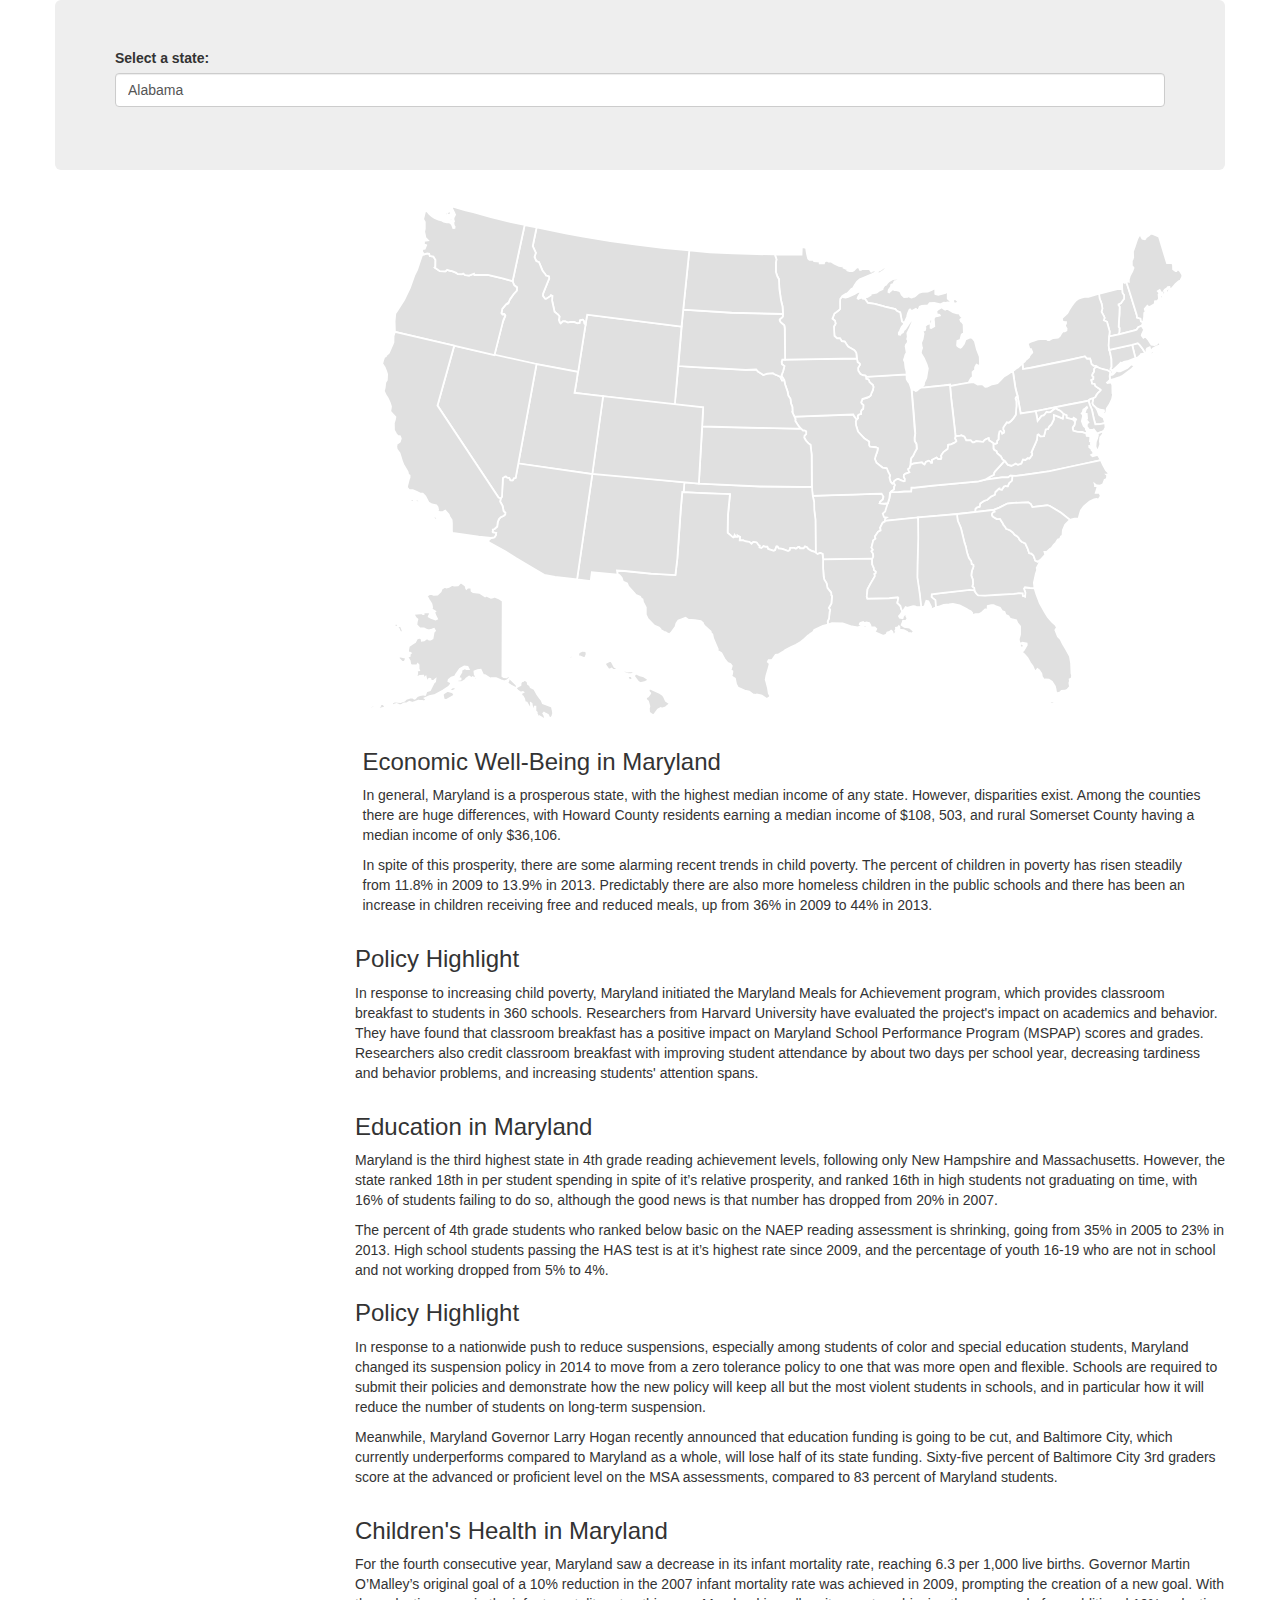
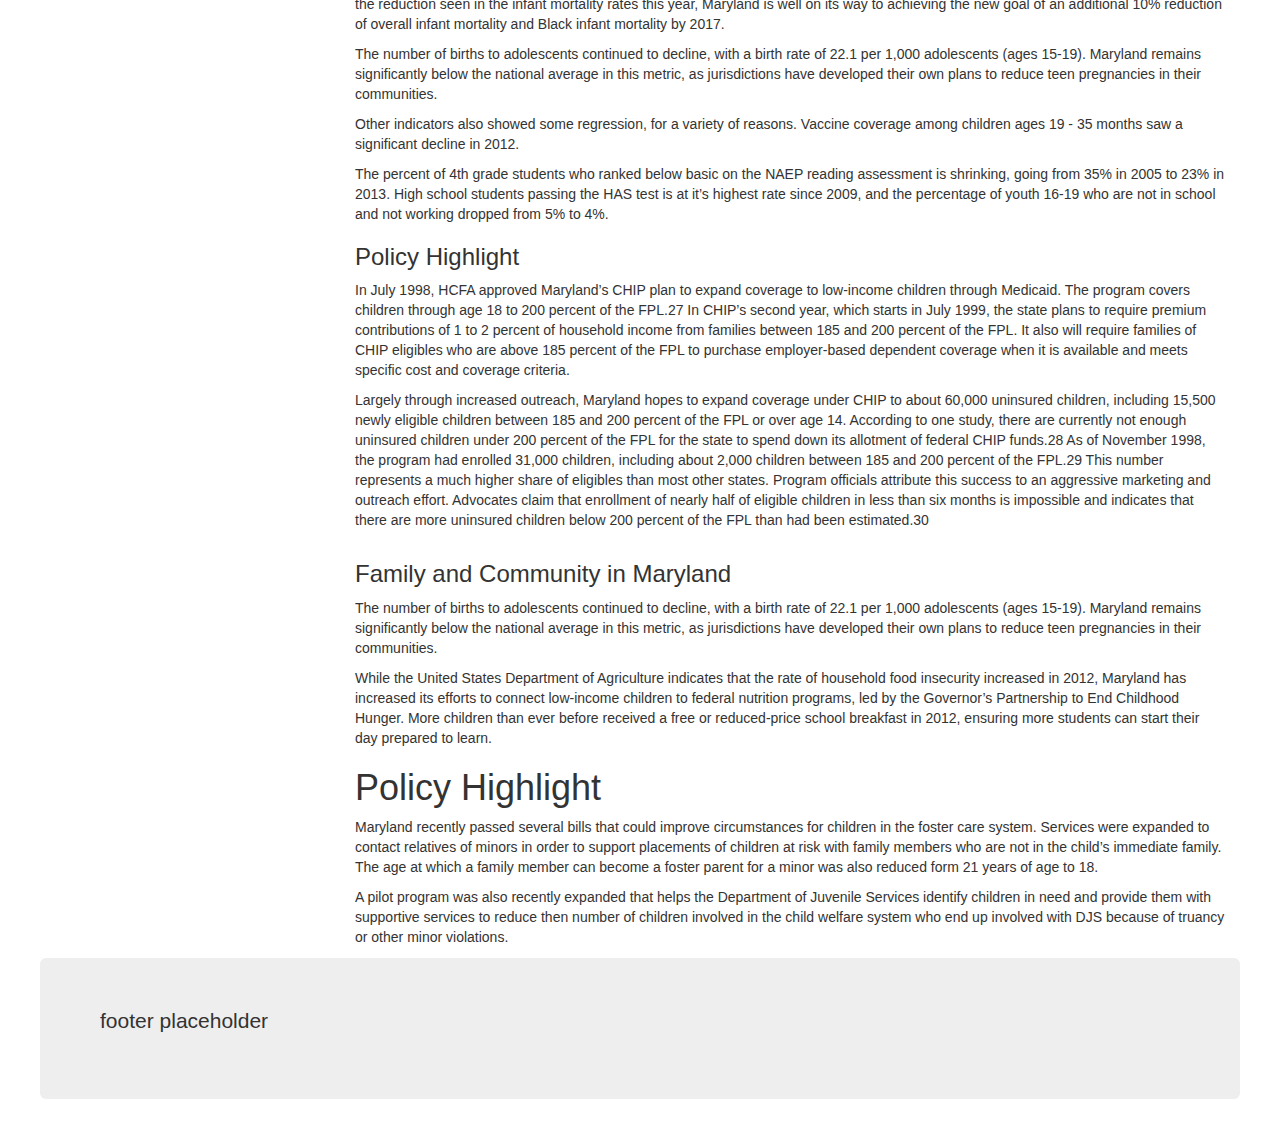
==== index.html @ 9afb978a "fixed syntax errors in index.html" ====
<!DOCTYPE html>
<html lang="en">
  <head>
    <meta charset="utf-8">
    <meta http-equiv="X-UA-Compatible" content="IE=edge">
    <meta name="viewport" content="width=device-width, initial-scale=1">
    <!-- The above 3 meta tags *must* come first in the head; any other head content must come *after* these tags -->
    <title>INVIZable Kid's Count</title>

    <!-- Bootstrap -->
    <link rel="stylesheet" href="http://maxcdn.bootstrapcdn.com/bootstrap/3.3.4/css/bootstrap.min.css">

    <!-- HTML5 shim and Respond.js for IE8 support of HTML5 elements and media queries -->
    <!-- WARNING: Respond.js doesn't work if you view the page via file:// -->
    <!--[if lt IE 9]>
      <script src="https://oss.maxcdn.com/html5shiv/3.7.2/html5shiv.min.js"></script>
      <script src="https://oss.maxcdn.com/respond/1.4.2/respond.min.js"></script>
    <![endif]-->

      <link rel="stylesheet" type="text/css" href="css/main.css">
  </head>
  <body>
  <div class="container">
    <div class="row">
      <div class="jumbotron" id="formStateSelection">
      </div>
    </div>
    <div class="row">
      <div class="col-sm-3" id="rankingSelector">
        
      </div>
      <div class="col-sm-9">
        <div>
            <svg xmlns="http://www.w3.org/2000/svg" version="1.1" width="100%" style="height: auto;" viewbox="0 0 959 593" id="usmap">
<g id="hi">
	<title>Hawaii</title>
	<path class="state hi" d="m 233.08751,519.30948 1.93993,-3.55655 2.26326,-0.32332 0.32332,0.8083 -2.1016,3.07157 -2.42491,0 z m 10.18466,-3.71821 6.14313,2.58657 2.10159,-0.32332 1.61661,-3.87987 -0.64664,-3.39488 -4.2032,-0.48498 -4.04153,1.77827 -0.96996,3.71821 z m 30.71563,10.023 3.7182,5.49647 2.42492,-0.32332 1.13163,-0.48498 1.45495,1.29329 3.71821,-0.16166 0.96997,-1.45495 -2.90991,-1.77827 -1.93993,-3.71822 -2.1016,-3.55654 -5.8198,2.9099 -0.64664,1.77828 z m 20.20765,8.89137 1.29329,-1.93994 4.68817,0.96996 0.64665,-0.48498 6.14312,0.64664 -0.32332,1.2933 -2.58658,1.45494 -4.36485,-0.32332 -5.49648,-1.6166 z m 5.33482,5.17315 1.93994,3.87987 3.07155,-1.13163 0.32333,-1.61662 -1.61661,-2.10159 -3.71821,-0.32332 0,1.29329 z m 6.95143,-1.13163 2.26326,-2.9099 4.68817,2.42492 4.36485,1.13163 4.36486,2.74824 0,1.93993 -3.55654,1.77828 -4.84985,0.96996 -2.42491,-1.45495 -4.84984,-6.62811 z m 16.65111,15.51947 1.61661,-1.29328 3.39489,1.61662 7.59807,3.55654 3.39489,2.10159 1.6166,2.42492 1.93994,4.36485 4.04153,2.58658 -0.32332,1.2933 -3.87987,3.23322 -4.20319,1.45495 -1.45495,-0.64664 -3.07157,1.77826 -2.42491,3.23323 -2.26326,2.9099 -1.77828,-0.16166 -3.55654,-2.58658 -0.32332,-4.52651 0.64664,-2.42492 -1.61661,-5.65814 -2.1016,-1.77828 -0.16166,-2.58658 2.26326,-0.96996 2.1016,-3.07156 0.48498,-0.96997 -1.61661,-1.77828 -0.32332,-2.1016 z" id="HI" />
</g>
<g id="ak">
	<title>Alaska</title>
	<path class="state ak" d="m 158.07671,453.67502 -0.32332,85.35713 1.6166,0.96996 3.07157,0.16166 1.45494,-1.13162 2.58658,0 0.16167,2.9099 6.95143,6.78977 0.48499,2.58658 3.39488,-1.93994 0.64665,-0.16166 0.32332,-3.07156 1.45494,-1.61661 1.13164,-0.16166 1.93993,-1.45496 3.07156,2.1016 0.64665,2.90991 1.93993,1.13162 1.13163,2.42492 3.87988,1.77827 3.39488,5.98147 2.74823,3.87986 2.26326,2.74825 1.45496,3.7182 5.01149,1.77828 5.17317,2.10159 0.96996,4.36486 0.48498,3.07156 -0.96996,3.39489 -1.77828,2.26325 -1.61661,-0.8083 -1.45495,-3.07157 -2.74824,-1.45494 -1.77827,-1.13164 -0.80831,0.80831 1.45495,2.74825 0.16166,3.7182 -1.13163,0.48498 -1.93993,-1.93993 -2.10159,-1.29329 0.48498,1.61661 1.29328,1.77828 -0.8083,0.8083 c 0,0 -0.8083,-0.32332 -1.29328,-0.96997 -0.485,-0.64664 -2.1016,-3.39488 -2.1016,-3.39488 l -0.96997,-2.26326 c 0,0 -0.32332,1.29329 -0.96997,0.96996 -0.64665,-0.32332 -1.29329,-1.45494 -1.29329,-1.45494 l 1.77827,-1.93994 -1.45495,-1.45495 0,-5.0115 -0.8083,0 -0.8083,3.39488 -1.13164,0.485 -0.96996,-3.71822 -0.64665,-3.71821 -0.80831,-0.48498 0.32333,5.65815 0,1.13162 -1.45496,-1.29328 -3.55654,-5.98147 -2.1016,-0.48498 -0.64664,-3.71821 -1.61661,-2.9099 -1.61662,-1.13164 0,-2.26325 2.1016,-1.29329 -0.48498,-0.32332 -2.58658,0.64664 -3.39489,-2.42491 -2.58658,-2.90991 -4.84983,-2.58658 -4.04154,-2.58658 1.2933,-3.23322 0,-1.61661 -1.77828,1.61661 -2.9099,1.13163 -3.71821,-1.13163 -5.65815,-2.42491 -5.49647,0 -0.64664,0.48498 -6.46645,-3.87988 -2.1016,-0.32332 -2.74824,-5.8198 -3.55655,0.32332 -3.55655,1.45495 0.48499,4.52652 1.13162,-2.9099 0.96998,0.32332 -1.45496,4.36485 3.23322,-2.74824 0.64665,1.61661 -3.87987,4.36485 -1.29329,-0.32332 -0.48498,-1.93994 -1.29329,-0.8083 -1.29329,1.13163 -2.74824,-1.77827 -3.07157,2.1016 -1.77826,2.10159 -3.39489,2.1016 -4.68818,-0.16167 -0.48498,-2.10159 3.7182,-0.64665 0,-1.29328 -2.26326,-0.64666 0.96998,-2.42491 2.26325,-3.87987 0,-1.77827 0.16166,-0.80831 4.36486,-2.26326 0.96996,1.29329 2.74825,0 -1.29329,-2.58657 -3.71822,-0.32333 -5.01149,2.74824 -2.42492,3.39488 -1.77827,2.58659 -1.13163,2.26326 -4.20319,1.45494 -3.07157,2.58658 -0.323321,1.61662 2.263257,0.96997 0.808313,2.10158 -2.748249,3.23323 -6.466439,4.2032 -7.759747,4.20319 -2.101597,1.13162 -5.334818,1.13164 -5.334826,2.26325 1.778275,1.29329 -1.454954,1.45495 -0.484982,1.13163 -2.748238,-0.96997 -3.23322,0.16166 -0.808312,2.26326 -0.969963,0 0.323321,-2.42492 -3.556551,1.2933 -2.909899,0.96996 -3.394886,-1.29329 -2.909901,1.93993 -3.233224,0 -2.101597,1.2933 -1.616612,0.8083 -2.101595,-0.32332 -2.58658,-1.13163 -2.263257,0.64665 -0.969967,0.96996 -1.616613,-1.13162 0,-1.93994 3.071564,-1.29329 6.304787,0.64665 4.364853,-1.61662 2.101596,-2.10159 2.909902,-0.64665 1.778273,-0.80831 2.748241,0.16166 1.616612,1.2933 0.969963,-0.32332 2.263257,-2.74824 3.07157,-0.96998 3.39488,-0.64664 1.293294,-0.32332 0.646642,0.48498 0.808312,0 1.293284,-3.71821 4.041533,-1.45494 1.939936,-3.71821 2.263259,-4.52652 1.616615,-1.45495 0.323321,-2.58658 -1.616615,1.29329 -3.394893,0.64665 -0.646642,-2.42492 -1.293284,-0.32332 -0.969973,0.96996 -0.16166,2.90991 -1.454955,-0.16167 -1.454944,-5.8198 -1.293294,1.29328 -1.131624,-0.48498 -0.32332,-1.93993 -4.041533,0.16166 -2.101596,1.13163 -2.586578,-0.32332 1.454944,-1.45495 0.484981,-2.58658 -0.646641,-1.93994 1.454954,-0.96996 1.293284,-0.16166 -0.646642,-1.77828 0,-4.36485 -0.969963,-0.96997 -0.808312,1.45495 -6.143123,0 -1.454951,-1.29329 -0.646645,-3.87986 -2.101596,-3.55656 0,-0.96996 2.101596,-0.80831 0.161661,-2.1016 1.131628,-1.13162 -0.808305,-0.48498 -1.29329,0.48498 -1.131628,-2.74824 0.969967,-5.01151 4.526514,-3.23321 2.586575,-1.61662 1.939936,-3.7182 2.748249,-1.2933 2.586578,1.13164 0.323321,2.42492 2.424917,-0.32334 3.23322,-2.42491 1.616615,0.64665 0.969962,0.64664 1.616615,0 2.263259,-1.29329 0.808313,-4.36486 c 0,0 0.323321,-2.90989 0.969963,-3.39488 0.646642,-0.48498 0.969963,-0.96996 0.969963,-0.96996 l -1.131623,-1.93994 -2.58658,0.80831 -3.23323,0.8083 -1.939936,-0.48498 -3.556541,-1.77828 -5.011495,-0.16166 -3.556551,-3.7182 0.484981,-3.87987 0.646652,-2.42492 -2.101596,-1.77827 -1.939938,-3.71822 0.484983,-0.8083 6.789771,-0.48498 2.101596,0 0.969963,0.96996 0.646652,0 -0.16166,-1.61661 3.879862,-0.64664 2.586577,0.32332 1.454955,1.13163 -1.454955,2.1016 -0.484981,1.45494 2.748249,1.61662 5.011497,1.77827 1.778276,-0.96996 -2.263257,-4.36485 -0.969974,-3.23323 0.969974,-0.80831 -3.394891,-1.93993 -0.484983,-1.13164 0.484983,-1.6166 -0.808304,-3.87987 -2.909909,-4.68818 -2.424918,-4.20319 2.909909,-1.93994 3.233222,0 1.778276,0.64665 4.203192,-0.16166 3.718205,-3.55654 1.131633,-3.07157 3.718212,-2.42492 1.616604,0.96997 2.748239,-0.64665 3.718209,-2.1016 1.13164,-0.16166 0.96996,0.80832 4.52651,-0.16167 2.74824,-3.07156 1.13163,0 3.55655,2.42491 1.93993,2.1016 -0.48498,1.13163 0.64664,1.13163 1.61662,-1.61661 3.87987,0.32332 0.32332,3.7182 1.93994,1.45496 7.11309,0.64664 6.30479,4.20319 1.45494,-0.96996 5.17317,2.58658 2.10159,-0.64664 1.93994,-0.80832 4.84983,1.93994 4.36486,2.9099 z m -115.102797,28.93736 2.101596,5.33482 -0.161662,0.96997 -2.909902,-0.32333 -1.778273,-4.04153 -1.778273,-1.45494 -2.424919,0 -0.16166,-2.58659 1.778273,-2.42492 1.131629,2.42492 1.45495,1.45495 2.748241,0.64665 z m -2.58658,33.46387 3.718209,0.80831 3.718207,0.96996 0.808307,0.96998 -1.616612,3.7182 -3.071564,-0.16166 -3.394885,-3.55654 -0.161662,-2.74825 z m -20.692636,-14.06452 1.13163,2.58657 1.131628,1.61662 -1.131628,0.8083 -2.101597,-3.07156 0,-1.93993 0.969967,0 z m -13.7412027,73.07087 3.3948853,-2.26326 3.3948854,-0.96997 2.58658,0.32332 0.484983,1.61661 1.939935,0.48499 1.939934,-1.93993 -0.323322,-1.61661 2.748241,-0.64665 2.909902,2.58658 -1.131629,1.77827 -4.364852,1.13163 -2.748242,-0.48498 -3.718207,-1.13163 -4.3648533,1.45495 -1.616612,0.32332 -1.1316284,-0.64664 z m 48.9833487,-4.52651 1.616612,1.93993 2.101593,-1.61661 -1.454948,-1.2933 -2.263257,0.96998 z m 2.909902,3.07155 1.131624,-2.26325 2.101597,0.32332 -0.808303,1.93993 -2.424918,0 z m 23.602535,-1.93993 1.454954,1.77827 0.969974,-1.13162 -0.808313,-1.93994 -1.616615,1.29329 z m 8.72971,-12.44791 1.131633,5.8198 2.909899,0.80831 5.011495,-2.90991 4.364853,-2.58658 -1.6166,-2.42491 0.48498,-2.42492 -2.1016,1.29329 -2.909898,-0.80831 1.616605,-1.13162 1.939933,0.8083 3.87987,-1.77828 0.48499,-1.45494 -2.42492,-0.80831 0.8083,-1.93994 -2.74824,1.93994 -4.688172,3.55655 -4.849834,2.9099 -1.293294,1.13163 z m 42.35524,-19.88433 2.42492,-1.45495 -0.96997,-1.77828 -1.77827,0.96997 0.32332,2.26326 z" id="AK"/>
</g>
<g id="fl">
	<title>Florida</title>
	<path d="m 759.8167,439.1428 2.26566,7.3186 3.7297,9.74226 5.33479,9.3763 3.71819,6.30476 4.84982,5.49646 4.04151,3.71819 1.6166,2.90989 -1.13162,1.29328 -0.8083,1.29328 2.90988,7.43639 2.90989,2.90988 2.58657,5.3348 3.55653,5.81978 4.52649,8.24468 1.29329,7.59804 0.48498,11.96288 0.64664,1.77826 -0.32332,3.39487 -2.42491,1.29329 0.32332,1.93992 -0.64664,1.93993 0.32332,2.4249 0.48498,1.93993 -2.74822,3.23321 -3.07155,1.45494 -3.87985,0.16166 -1.45495,1.61661 -2.4249,0.96996 -1.29329,-0.48498 -1.13162,-0.96996 -0.32332,-2.90989 -0.80831,-3.39487 -3.39487,-5.17314 -3.55653,-2.26324 -3.87985,-0.32332 -0.8083,1.29328 -3.07155,-4.36483 -0.64664,-3.55653 -2.58657,-4.04151 -1.77826,-1.13163 -1.61661,2.10159 -1.77826,-0.32332 -2.10159,-5.01148 -2.90989,-3.87985 -2.90989,-5.33479 -2.58656,-3.07155 -3.55653,-3.71819 2.10158,-2.42491 3.23321,-5.49646 -0.16166,-1.6166 -4.52649,-0.96996 -1.61661,0.64664 0.32333,0.64664 2.58656,0.96996 -1.45494,4.5265 -0.8083,0.48498 -1.77827,-4.04151 -1.29328,-4.84982 -0.32332,-2.74823 1.45494,-4.68815 0,-9.53797 -3.07155,-3.71819 -1.29328,-3.07155 -5.17314,-1.29328 -1.93992,-0.64664 -1.61661,-2.58657 -3.39487,-1.61661 -1.13162,-3.39487 -2.74823,-0.96996 -2.42491,-3.71819 -4.20317,-1.45494 -2.90989,-1.45495 -2.58656,0 -4.04152,0.80831 -0.16166,1.93992 0.80831,0.96996 -0.48499,1.13163 -3.07154,-0.16166 -3.71819,3.55653 -3.55654,1.93992 -3.87985,0 -3.23321,1.29329 -0.32332,-2.74823 -1.6166,-1.93993 -2.90989,-1.13162 -1.6166,-1.45495 -8.08303,-3.87985 -7.59804,-1.77826 -4.36483,0.64664 -5.98144,0.48498 -5.98144,2.10159 -3.47924,0.61296 -0.23792,-8.04975 -2.58657,-1.93992 -1.77827,-1.77827 0.32332,-3.07156 10.18462,-1.29328 25.5424,-2.90989 6.78975,-0.64664 5.436,0.28027 2.58657,3.87986 1.45494,1.45494 8.09816,0.51522 10.81975,-0.64664 21.51239,-1.29329 5.44572,-0.67437 5.10758,0.20451 0.42683,2.90989 2.233,0.8083 0.23494,-4.63 -1.52822,-4.17295 1.3084,-1.43983 5.55463,0.45475 5.17314,0.32332 z m 12.54541,132.40508 2.42492,-0.64664 1.29328,-0.24249 1.45496,-2.34409 2.34408,-1.61661 1.29329,0.48499 1.69744,0.32332 0.40415,1.05079 -3.4757,1.21246 -4.2032,1.45495 -2.34408,1.21246 -0.88914,-0.88914 z m 13.4987,-5.01149 1.21246,1.0508 2.74824,-2.10159 5.33481,-4.20319 3.7182,-3.87987 2.50575,-6.6281 0.96997,-1.69744 0.16166,-3.39488 -0.72748,0.48498 -0.96996,2.82907 -1.45496,4.60733 -3.23322,5.254 -4.36484,4.20318 -3.39488,1.93993 -2.50575,1.53578 z" id="FL" class="state fl" />
</g>
<g id="nh">
	<title>New Hampshire</title>
	<path d="m 880.79902,142.42476 0.869,-1.0765 1.09022,-3.29102 -2.54308,-0.91347 -0.48499,-3.07156 -3.87985,-1.13162 -0.32332,-2.74824 -7.27475,-23.44082 -4.60142,-14.542988 -0.89708,-0.0051 -0.64664,1.616605 -0.64664,-0.484981 -0.96997,-0.969963 -1.45494,1.939925 -0.0485,5.032054 0.31165,5.667218 1.93992,2.74824 0,4.04152 -3.7182,5.06278 -2.58657,1.13164 0,1.13162 1.13163,1.77827 0,8.56802 -0.80831,9.21467 -0.16166,4.84982 0.96997,1.2933 -0.16166,4.52649 -0.48499,1.77828 0.96881,0.70922 16.78767,-4.42455 2.17487,-0.60245 1.84357,-2.77333 3.60523,-1.61312 z" id="NH" class="state nh" />
</g>
<g id="MI" class="state mi">
	<title>Michigan</title>
	<path d="m 697.86007,177.23689 -3.23321,-8.24469 -2.26325,-9.05298 -2.4249,-3.23321 -2.58657,-1.77827 -1.6166,1.13163 -3.87986,1.77826 -1.93992,5.01148 -2.74823,3.71819 -1.13162,0.64664 -1.45495,-0.64664 c 0,0 -2.58656,-1.45495 -2.4249,-2.10159 0.16166,-0.64664 0.48498,-5.01147 0.48498,-5.01147 l 3.39487,-1.29329 0.8083,-3.39487 0.64664,-2.58656 2.42491,-1.61661 -0.32332,-10.02295 -1.61661,-2.26324 -1.29328,-0.80831 -0.8083,-2.10158 0.8083,-0.8083 1.6166,0.32332 0.16166,-1.61661 -2.4249,-2.26325 -1.29329,-2.58656 -2.58656,0 -4.5265,-1.45495 -5.49645,-3.39487 -2.74823,0 -0.64664,0.64665 -0.96997,-0.48499 -3.07154,-2.26324 -2.90989,1.77826 -2.90989,2.26325 0.32332,3.55653 0.96996,0.32332 2.10159,0.48498 0.48498,0.8083 -2.58657,0.80831 -2.58656,0.32332 -1.45495,1.77826 -0.32332,2.10159 0.32332,1.6166 0.32332,5.49646 -3.55653,2.10159 -0.64664,-0.16167 0,-4.20317 1.29328,-2.4249 0.64665,-2.42491 -0.80831,-0.8083 -1.93992,0.8083 -0.96997,4.20317 -2.74822,1.13162 -1.77827,1.93993 -0.16166,0.96996 0.64664,0.8083 -0.64664,2.58657 -2.26325,0.48498 0,1.13163 0.80831,2.4249 -1.13163,6.1431 -1.6166,4.04151 0.64664,4.68816 0.48498,1.13162 -0.8083,2.42491 -0.32332,0.8083 -0.32332,2.74823 3.55653,5.98143 2.90989,6.46642 1.45494,4.84982 -0.8083,4.68815 -0.96996,5.98144 -2.42491,5.17313 -0.32332,2.74823 -3.25887,3.08515 4.40861,-0.16205 21.41849,-2.26325 7.27784,-0.98706 0.0964,1.66635 6.85194,-1.21246 10.29808,-1.50313 3.8542,-0.46091 0.13805,-0.58755 0.16166,-1.45494 2.10158,-3.71819 2.00056,-1.73785 -0.22229,-5.05189 1.59699,-1.59699 1.09062,-0.34294 0.22228,-3.55653 1.53577,-3.03112 1.05079,0.60622 0.16166,0.64664 0.80831,0.16166 1.93992,-0.96996 -0.32332,-9.53797 z" id="MI-"/>
	<path d="m 581.61931,82.059006 1.82899,-2.057604 2.17192,-0.800181 5.37264,-3.886597 2.28622,-0.571559 0.45726,0.457254 -5.14402,5.14402 -3.31504,1.943289 -2.05761,0.914496 -1.60036,-1.143118 z m 86.17438,32.128184 0.64664,2.50574 3.23322,0.16166 1.29329,-1.21246 c 0,0 -0.0808,-1.45494 -0.40415,-1.61661 -0.32333,-0.16166 -1.61661,-1.8591 -1.61661,-1.8591 l -2.18242,0.24249 -1.61662,0.16166 -0.32332,1.13163 0.96997,0.48499 z m -100.3016,-2.97401 0.71628,-0.5804 2.74823,-0.80831 3.55653,-2.26324 0,-0.96997 0.64665,-0.64664 5.98143,-0.96996 2.42491,-1.93993 4.36483,-2.10158 0.16166,-1.293286 1.93993,-2.909889 1.77826,-0.808302 1.29329,-1.778265 2.26324,-2.263247 4.36484,-2.424907 4.68815,-0.484981 1.13162,1.131623 -0.32332,0.969963 -3.71819,0.969963 -1.45494,3.071549 -2.26325,0.808302 -0.48498,2.424907 -2.42491,3.23321 -0.32332,2.58657 0.8083,0.48498 0.96997,-1.13162 3.55653,-2.90989 1.29328,1.29328 2.26325,0 3.23321,0.96996 1.45494,1.13163 1.45494,3.07155 2.74823,2.74822 3.87985,-0.16166 1.45495,-0.96996 1.6166,1.29328 1.61661,0.48499 1.29328,-0.80831 1.13162,0 1.61661,-0.96996 4.04151,-3.55653 3.39487,-1.13162 6.62808,-0.32332 4.52649,-1.93993 2.58657,-1.29328 1.45495,0.16166 0,5.65811 0.48498,0.32332 2.90988,0.80831 1.93993,-0.48499 6.1431,-1.6166 1.13162,-1.13162 1.45495,0.48498 0,6.9514 3.23321,3.07155 1.29328,0.64664 1.29328,0.96996 -1.29328,0.32332 -0.8083,-0.32332 -3.71819,-0.48498 -2.10159,0.64664 -2.26325,-0.16166 -3.23321,1.45495 -1.77826,0 -5.81978,-1.29329 -5.17313,0.16166 -1.93993,2.58657 -6.9514,0.64664 -2.42491,0.8083 -1.13162,3.07155 -1.29328,1.13163 -0.48498,-0.16166 -1.45495,-1.61661 -4.52649,2.42491 -0.64664,0 -1.13163,-1.61661 -0.8083,0.16166 -1.93992,4.36484 -0.96997,4.04151 -3.18112,7.0008 -1.17676,-1.03427 -1.37174,-1.03132 -1.94078,-10.28802 -3.54448,-1.37005 -2.05258,-2.28623 -12.12036,-2.74348 -2.85527,-1.02964 -8.23042,-2.17274 -7.88999,-1.14312 -3.7193,-5.14569 z" id="SP-"/>
</g>
<g id="vt">
	<title>Vermont</title>
	<path d="m 844.48416,154.05791 0.3167,-5.34563 -2.89071,-10.78417 -0.64664,-0.32332 -2.9099,-1.29329 0.8083,-2.90989 -0.8083,-2.10159 -2.70005,-4.63998 0.96997,-3.87986 -0.80831,-5.17315 -2.42491,-6.46644 -0.80557,-4.92251 26.41936,-6.73182 0.3087,5.52221 1.91626,2.74223 0,4.04152 -3.70715,5.05799 -2.58657,1.14267 -0.011,1.12057 1.30997,1.51912 -0.31093,8.09797 -0.60943,9.25886 -0.22795,5.55694 0.96996,1.29329 -0.16166,4.57069 -0.48498,1.68989 1.01418,0.72716 -7.43755,1.50671 -4.50174,0.72383 z" id="VT" class="state vt" />
</g>
<g id="me">
	<title>Maine</title>
	<path d="m 922.83976,78.830719 1.93993,2.101586 2.26325,3.718191 0,1.939926 -2.10159,4.688153 -1.93993,0.646642 -3.39487,3.071549 -4.84981,5.496454 c 0,0 -0.64664,0 -1.29328,0 -0.64664,0 -0.96997,-2.101584 -0.96997,-2.101584 l -1.77826,0.16166 -0.96996,1.454944 -2.42491,1.45495 -0.96996,1.45494 1.6166,1.45494 -0.48498,0.64665 -0.48498,2.74822 -1.93993,-0.16166 0,-1.6166 -0.32332,-1.29329 -1.45494,0.32333 -1.77827,-3.23321 -2.10158,1.29328 1.29328,1.45494 0.32332,1.13163 -0.8083,1.29328 0.32332,3.07155 0.16166,1.6166 -1.6166,2.58657 -2.90989,0.48498 -0.32332,2.90989 -5.3348,3.07155 -1.29328,0.48498 -1.61661,-1.45494 -3.07155,3.55653 0.96997,3.23321 -1.45495,1.29328 -0.16166,4.36483 -1.12328,6.25936 -2.46225,-1.15595 -0.48499,-3.07156 -3.87985,-1.13163 -0.32332,-2.74824 -7.27475,-23.44082 -4.69858,-14.639742 1.42054,-0.118165 1.51379,0.409899 0,-2.586568 1.3083,-4.496456 2.58657,-4.688153 1.45495,-4.041512 -1.93993,-2.424907 0,-5.981437 0.8083,-0.969963 0.80831,-2.748228 -0.16166,-1.454944 -0.16167,-4.849814 1.77827,-4.849814 2.90989,-8.891326 2.10158,-4.203172 1.29329,0 1.29328,0.16166 0,1.131623 1.29329,2.263247 2.74822,0.646642 0.80831,-0.808303 0,-0.969962 4.04151,-2.909889 1.77826,-1.778265 1.45495,0.161661 5.98143,2.424907 1.93993,0.969962 9.05299,29.907187 5.98143,0 0.80831,1.939926 0.16166,4.849814 2.90988,2.263246 0.80831,0 0.16166,-0.484981 -0.48498,-1.131623 2.74822,-0.161661 z m -20.93175,30.147531 1.53578,-1.53578 1.37412,1.0508 0.56581,2.42492 -1.69744,0.88913 -1.77827,-2.82907 z m 6.70893,-5.90062 1.77827,1.8591 c 0,0 1.29329,0.0808 1.29329,-0.2425 0,-0.32332 0.24249,-2.02076 0.24249,-2.02076 l 0.88914,-0.8083 -0.80831,-1.77828 -2.02076,0.72748 -1.37412,2.26326 z" id="ME" class="state me" />
</g>
<g id="ri">
	<title>Rhode Island</title>
	<path d="m 874.07001,178.89536 -3.69579,-14.95599 6.26928,-1.84514 2.19113,1.92712 3.30649,4.32065 2.6879,4.40209 -2.99934,1.62479 -1.29328,-0.16166 -1.13162,1.77827 -2.42491,1.93992 -2.90986,0.96995 z" id="RI" class="state ri" />
</g>
<g id="ny">
	<title>New York</title>
	<path d="m 830.37944,188.7456 -1.13163,-0.96996 -2.58658,-0.16166 -2.26324,-1.93992 -1.63061,-6.12913 -3.45846,0.0905 -2.44371,-2.7082 -19.38532,4.38194 -43.00178,8.72969 -7.52965,1.22799 -0.73816,-6.46834 1.4281,-1.12538 1.29328,-1.13162 0.96997,-1.61661 1.77826,-1.13162 1.93993,-1.77827 0.48498,-1.6166 2.10158,-2.74823 1.13163,-0.96996 -0.16166,-0.96997 -1.29329,-3.07154 -1.77826,-0.16166 -1.93993,-6.1431 2.90989,-1.77827 4.36483,-1.45494 4.04152,-1.29329 3.23321,-0.48498 6.30475,-0.16166 1.93993,1.29329 1.6166,0.16166 2.10159,-1.29329 2.58657,-1.13162 5.17313,-0.48498 2.10159,-1.77827 1.77826,-3.23321 1.61661,-1.93992 2.10158,0 1.93993,-1.13163 0.16166,-2.26324 -1.45494,-2.10159 -0.32332,-1.45494 1.13162,-2.10159 0,-1.45494 -1.77827,0 -1.77826,-0.8083 -0.8083,-1.13163 -0.16166,-2.58657 5.81977,-5.49645 0.64664,-0.8083 1.45495,-2.90989 2.90989,-4.5265 2.74823,-3.71819 2.10158,-2.4249 2.4151,-1.82561 3.08136,-1.24594 5.49645,-1.29329 3.23321,0.16166 4.5265,-1.45494 7.56519,-2.07117 0.51979,4.97967 2.42492,6.46644 0.8083,5.17315 -0.96996,3.87986 2.58657,4.5265 0.8083,2.10159 -0.8083,2.9099 2.9099,1.29328 0.64664,0.32332 3.07156,10.99294 -0.53629,5.05967 -0.48498,10.83127 0.8083,5.49647 0.8083,3.55654 1.45495,7.27474 0,8.08304 -1.13163,2.26325 1.83933,1.99279 0.79655,1.67842 -1.93992,1.77827 0.32332,1.29328 1.29328,-0.32332 1.45495,-1.29328 2.26324,-2.58657 1.13163,-0.64664 1.6166,0.64664 2.26325,0.16166 7.92136,-3.87985 2.90989,-2.74823 1.29328,-1.45494 4.20317,1.6166 -3.39487,3.55653 -3.87985,2.90989 -7.11306,5.33479 -2.58656,0.96997 -5.81978,1.93992 -4.04151,1.13163 -1.17474,-0.53293 -0.24402,-3.68853 0.48498,-2.74824 -0.16166,-2.10158 -2.81351,-1.699 -4.5265,-0.96997 -3.87986,-1.13162 -3.7182,-1.77828 z" id="NY" class="state ny" />
</g>
<g id="pa">
	<title>Pennsylvania</title>
	<path d="m 825.1237,224.69205 1.30842,-0.271 2.32953,-1.25325 1.21188,-2.48307 1.61661,-2.26325 3.23321,-3.07156 0,-0.8083 -2.42491,-1.6166 -3.55654,-2.42492 -0.96996,-2.58657 -2.74824,-0.32332 -0.16166,-1.13163 -0.8083,-2.74823 2.26326,-1.13162 0.16166,-2.42492 -1.2933,-1.29329 0.16166,-1.61661 1.93994,-3.07155 0,-3.07156 2.69763,-2.64588 -0.92028,-0.67498 -2.52408,-0.19291 -2.29449,-1.93992 -1.54992,-6.11606 -3.50458,0.10052 -2.45523,-2.70333 -18.09099,4.19777 -43.00178,8.72969 -8.89135,1.45494 -0.62067,-6.52139 -5.36253,5.06765 -1.29329,0.48498 -4.20229,3.00889 2.91076,19.13745 2.48166,9.72936 3.5718,19.26149 3.26931,-0.63768 11.94358,-1.50247 37.92663,-7.6652 14.87621,-2.82332 8.30035,-1.62236 0.26711,-0.23853 2.1016,-1.61662 2.10158,-0.68084 z" id="PA" class="state pa" />
</g>
<path d="m 829.67942,188.46016 -2.32255,2.73427 0,3.07156 -1.93994,3.07155 -0.16166,1.61662 1.2933,1.29328 -0.16166,2.42492 -2.26326,1.13162 0.8083,2.74823 0.16166,1.13163 2.74824,0.32332 0.96996,2.58657 3.55654,2.42492 2.42491,1.6166 0,0.80831 -2.98321,2.69656 -1.61661,2.26324 -1.45495,2.74824 -2.26325,1.29328 -0.46245,1.60248 -0.2425,1.21246 -0.60923,2.60674 1.09227,2.24419 3.23321,2.90989 4.84981,2.26325 4.04151,0.64664 0.16166,1.45494 -0.8083,0.96996 0.32332,2.74823 0.8083,0 2.10159,-2.4249 0.8083,-4.84982 2.74823,-4.04151 3.07155,-6.46642 1.13162,-5.49645 -0.64664,-1.13163 -0.16166,-9.37631 -1.61661,-3.39486 -1.13162,0.8083 -2.74823,0.32332 -0.48498,-0.48498 1.13163,-0.96997 2.10158,-1.93992 0.0631,-1.09383 -0.38439,-3.43384 0.57337,-2.74824 -0.11747,-1.96901 -2.80754,-1.75035 -5.09214,-1.17576 -4.13744,-1.38163 -3.58563,-1.64569 z" id="NJ" class="state nj" />
<path d="m 825.6261,228.2791 0.36831,-2.14689 0.37507,-1.69105 -1.623,0.39776 -1.61546,0.46756 -2.20626,1.7643 1.72012,5.04288 2.26326,5.65812 2.10158,9.69965 1.61662,6.30478 5.01148,-0.16166 6.14212,-1.18068 -2.26423,-7.38627 -0.96997,0.48498 -3.55653,-2.4249 -1.77826,-4.68816 -1.93993,-3.55653 -3.14712,-2.87031 -0.86416,-2.09812 0.36636,-1.61546 z" id="DE" class="state de" />
<path d="m 839.79175,252.41476 -6.00855,1.20384 -5.1429,0.11746 -1.84356,-6.92233 -1.92481,-9.16932 -2.57262,-6.18845 -1.28838,-4.39833 -7.50602,1.62236 -14.87621,2.82332 -37.45143,7.5509 1.1313,5.01166 0.96996,5.65811 0.32332,-0.32332 2.1016,-2.4249 2.26324,-2.61766 2.42491,-0.61556 1.45496,-1.45495 1.77826,-2.58657 1.29328,0.64665 2.90989,-0.32333 2.58658,-2.10158 2.00689,-1.45327 1.84523,-0.48498 1.64435,1.12995 2.90989,1.45494 1.93992,1.77827 1.21246,1.53578 4.12235,1.69743 0,2.90989 5.49646,1.29329 1.14444,0.54198 1.4119,-2.02832 2.88197,1.97016 -1.27817,2.48193 -0.76527,3.98566 -1.77826,2.58657 0,2.10159 0.64664,1.77827 5.06395,1.35569 4.3111,-0.0617 3.07154,0.96997 2.10159,0.32332 0.96996,-2.10159 -1.45494,-2.10158 0,-1.77827 -2.42491,-2.10159 -2.10158,-5.49645 1.29328,-5.3348 -0.16166,-2.10158 -1.29328,-1.29329 c 0,0 1.45494,-1.6166 1.45494,-2.26324 0,-0.64665 0.48498,-2.10159 0.48498,-2.10159 l 1.93993,-1.29328 1.93992,-1.61661 0.48498,0.96997 -1.45494,1.6166 -1.29328,3.71819 0.32332,1.13162 1.77826,0.32332 0.48498,5.49646 -2.10158,0.96996 0.32332,3.55653 0.48498,-0.16166 1.13162,-1.93992 1.61661,1.77826 -1.61661,1.29329 -0.32332,3.39487 2.58657,3.39487 3.87985,0.48498 1.61661,-0.8083 3.23655,4.18293 1.35835,0.5363 6.65367,-2.79695 2.00758,-4.02387 -0.43596,-4.90798 z m -15.96958,9.02872 1.13162,2.50575 0.16166,1.77827 1.13163,1.8591 c 0,0 0.88914,-0.88914 0.88914,-1.21246 0,-0.32332 -0.72747,-3.07156 -0.72747,-3.07156 l -0.72748,-2.34409 -1.8591,0.48499 z" id="MD" class="state md" />
<path d="m 831.63885,266.06892 -0.14391,-1.94703 6.45343,-2.54988 -0.77041,3.21784 -2.91995,3.77911 -0.41809,4.58582 0.46175,3.39044 -1.82797,4.97816 -2.16427,1.91614 -1.47034,-4.64081 0.44589,-5.44911 1.587,-4.18307 0.76687,-3.09761 z m 3.34019,28.30136 -58.17418,12.57543 -37.42697,5.27907 -6.67833,-0.37518 -2.58525,1.92638 -7.33913,0.22069 -8.38211,0.97767 -10.91496,1.61462 10.46943,-5.6112 -0.0131,-2.07493 1.52005,-2.14613 10.55378,-11.50143 3.94672,4.47746 3.78301,0.96398 2.54346,-1.14032 2.23722,-1.31116 2.53661,1.34352 3.91417,-1.42776 1.87673,-4.55634 2.60092,0.54002 2.85524,-2.13125 1.79927,0.4936 2.82721,-3.67657 0.34825,-2.08311 -0.96366,-1.27557 1.00277,-1.86663 5.27427,-12.27715 0.61677,-5.73508 1.22889,-0.52354 2.17853,2.44287 3.93586,-0.30117 1.92921,-7.57363 2.79399,-0.56086 1.04975,-2.74107 2.57982,-2.34688 2.77183,-5.69519 0.0849,-5.06755 9.82151,3.82282 c 0.68085,0.34042 0.83288,-5.04915 0.83288,-5.04915 l 3.65256,1.59833 0.0683,2.93816 5.78425,1.29949 2.13295,1.1762 1.65992,2.05569 -0.65455,3.64867 -1.94744,2.59098 0.10985,2.05907 0.58896,1.85291 4.97875,1.26843 4.45127,0.0399 3.06883,0.95864 1.94351,0.3093 0.71481,3.08846 3.19044,0.40253 0.86807,1.20002 -0.43949,4.69008 1.37473,1.10255 -0.47895,1.93039 1.22941,0.78977 -0.2218,1.3846 -2.69399,-0.0949 0.089,1.61552 2.28099,1.54287 0.12154,1.4119 1.77311,1.78538 0.49179,2.52413 -2.55304,1.38131 1.57222,1.4943 5.80102,-1.68583 3.60762,6.01193 z" id="VA" class="state va" />
<path d="m 761.18551,238.96731 1.11201,4.94453 1.08344,6.03133 2.13029,-2.58034 2.26324,-3.07156 2.53838,-0.61555 1.45495,-1.45494 1.77827,-2.58657 1.44498,0.64664 2.90989,-0.32332 2.58658,-2.10159 2.00689,-1.45326 1.84523,-0.48499 1.30392,1.01647 3.64325,1.82163 1.93993,1.77827 1.37412,1.29328 -0.76172,5.55494 -5.83491,-2.54122 -4.24525,-1.62202 -0.10114,5.17843 -2.74764,5.53673 -2.53003,2.42666 -1.19209,2.74939 -2.64358,0.5001 -0.89784,3.60188 -1.04323,3.94967 -3.96824,0.34074 -2.32373,-2.43888 -1.07115,0.55941 -0.63268,5.4697 -1.35029,3.5345 -4.9584,10.95497 0.89669,1.1607 -0.20586,1.90854 -2.80869,3.88447 -1.8085,-0.54429 -2.96805,2.15974 -2.54238,-0.57221 -1.99923,4.55557 c 0,0 -3.25931,1.43022 -3.92291,1.36772 -0.16051,-0.0151 -2.4691,-1.2491 -2.4691,-1.2491 l -2.33652,1.37937 -2.4098,1.0444 -3.74469,-0.88912 -1.1214,-1.16828 -2.19222,-3.02336 -3.14259,-1.98812 -1.71157,-3.62324 -4.28488,-3.46819 -0.64665,-2.26325 -2.58657,-1.45495 -0.80831,-1.6166 -0.24249,-5.25398 2.18242,-0.0808 1.93994,-0.8083 0.16166,-2.74823 1.6166,-1.45495 0.16166,-5.01148 0.96996,-3.87986 1.29329,-0.64664 1.29328,1.13162 0.48499,1.77827 1.77827,-0.96997 0.48498,-1.6166 -1.13162,-1.77827 0,-2.42491 0.96996,-1.29329 2.26325,-3.39487 1.29328,-1.45494 2.1016,0.48498 2.26324,-1.61662 3.07155,-3.39487 2.26326,-3.87986 0.32332,-5.65811 0.48498,-5.01149 0,-4.68816 -1.13162,-3.07155 0.96996,-1.45496 1.28348,-1.29328 3.49125,19.82712 4.63101,-0.75115 12.42832,-1.79965 z" id="WV" class="state wv" />
<path d="m 735.32497,193.32832 -6.09354,4.05335 -3.87985,2.26325 -3.39487,3.71819 -4.04151,3.87985 -3.23321,0.8083 -2.90989,0.48498 -5.49646,2.58657 -2.10158,0.16166 -3.39487,-3.07155 -5.17314,0.64665 -2.58656,-1.45495 -2.38107,-1.35083 -4.89257,0.70341 -10.18462,1.61661 -11.20687,2.18473 1.29329,14.63028 1.77827,13.74117 2.58656,23.4408 0.56582,4.83117 4.12235,-0.12902 2.42491,-0.80831 3.3638,1.50314 2.07049,4.36483 5.13894,-0.0171 1.89174,2.1187 1.76117,-0.0653 2.53839,-1.34146 2.50417,0.3715 5.42128,0.48268 1.72697,-2.13268 2.34565,-1.29328 2.07049,-0.68085 0.64664,2.74824 1.77828,0.96996 3.47569,2.34407 2.18242,-0.0808 1.33312,-0.49248 0.18471,-2.76153 1.58536,-1.45496 0.0992,-4.79272 c 0,0 1.02396,-4.10906 1.02396,-4.10906 l 1.29927,-0.60128 1.32135,1.14774 0.53815,1.69702 1.71913,-1.03742 0.43898,-1.46075 -1.11669,-1.90306 0.0663,-2.31443 0.749,-1.07231 2.15276,-3.30648 1.05022,-1.54334 2.10159,0.48498 2.26325,-1.61661 3.07155,-3.39487 2.77149,-4.07873 0.32033,-5.05551 0.48498,-5.01149 -0.17678,-5.30688 -0.95484,-2.89478 0.35124,-1.18978 1.80439,-1.75011 -2.28879,-9.04733 -2.90989,-19.36177 z" id="OH" class="state oh" />
<path d="m 619.56954,299.97132 0.0653,-2.85858 0.48499,-4.52651 2.26324,-2.90988 1.77828,-3.87987 2.58656,-4.20317 -0.48498,-5.81979 -1.77826,-2.74823 -0.32332,-3.23321 0.8083,-5.49647 -0.48498,-6.95141 -1.2933,-16.00441 -1.29328,-15.35776 -0.97047,-11.72002 3.07106,0.88951 1.45495,0.96996 1.13162,-0.32332 2.10159,-1.93992 2.82957,-1.61699 5.0928,-0.16204 21.98587,-2.26326 5.57573,-0.53316 1.50314,15.95621 4.25135,36.84155 0.59846,5.7716 -0.3715,2.26325 1.22798,1.79537 0.0964,1.37255 -2.52129,1.59951 -3.53943,1.55131 -3.20213,0.55028 -0.59846,4.86693 -4.57469,3.31247 -2.79642,4.01044 0.32332,2.37673 -0.58134,1.5342 -3.32647,0 -1.58553,-1.6166 -2.49331,1.2622 -2.68296,1.50314 0.16167,3.05445 -1.19379,0.25803 -0.46788,-1.01814 -2.16688,-1.50314 -3.25032,1.34148 -1.55131,3.00625 -1.43784,-0.8083 -1.45495,-1.59951 -4.46434,0.48499 -5.59283,0.96996 -2.90989,1.55132 z" id="IN" class="state in" />
<path d="m 619.54145,300.34244 0.0312,-3.22971 0.56739,-4.64596 2.33253,-2.91586 1.86665,-4.07576 2.23302,-3.99533 -0.3715,-5.2524 -2.00521,-3.54257 -0.0964,-3.34668 0.69483,-5.26951 -0.82541,-7.17837 -1.06634,-15.77745 -1.29328,-15.01734 -0.92228,-11.6392 -0.27251,-0.92139 -0.8083,-2.58657 -1.29328,-3.71819 -1.61661,-1.77827 -1.45494,-2.58656 -0.23357,-5.48896 -45.79643,2.59825 0.22862,2.37195 2.28623,0.68587 0.91448,1.14311 0.45725,1.82898 3.88658,3.42934 0.68588,2.28623 -0.68588,3.42934 -1.82898,3.65796 -0.68586,2.51484 -2.28623,1.82899 -1.82898,0.68587 -5.25832,1.37173 -0.68587,1.82898 -0.68587,2.05761 0.68587,1.37174 1.82898,1.60036 -0.22862,4.1152 -1.82899,1.60036 -0.68586,1.60036 0,2.74347 -1.82898,0.45724 -1.60036,1.14312 -0.22862,1.37174 0.22862,2.0576 -1.71467,1.31457 -1.0288,2.80064 0.45724,3.65795 2.28623,7.31593 7.31593,7.54455 5.48693,3.65796 -0.22862,4.34383 0.9145,1.37174 6.40143,0.45724 2.74347,1.37174 -0.68586,3.65796 -2.28623,5.94419 -0.68587,3.20072 2.28622,3.88658 6.40144,5.25832 4.57246,0.68587 2.05759,5.0297 2.05761,3.20071 -0.91449,2.97209 1.60036,4.11521 1.82898,2.05761 1.41403,-0.88069 0.90766,-2.07479 2.21308,-1.7472 2.13147,-0.6144 2.60253,1.1798 3.62699,1.3757 1.18895,-0.29823 0.19987,-2.25845 -1.2873,-2.41179 0.30422,-2.37672 1.8384,-1.34745 3.02254,-0.81029 1.2609,-0.45852 -0.61261,-1.38688 -0.79137,-2.35437 1.4326,-0.98096 1.15747,-3.21403 z" id="IL" class="state il" />
<path d="m 874.06831,178.86288 -3.67743,-14.87881 -4.71882,0.92031 -21.22878,4.74309 1.00019,3.22567 1.45495,7.27474 0.17678,8.96692 -1.22002,2.17487 1.92079,1.93234 4.27153,-3.90564 3.55653,-3.23321 1.93992,-2.10159 0.80831,0.64664 2.74822,-1.45494 5.17314,-1.13162 7.79469,-3.17877 z" id="CT" class="state ct" />
<path d="m 615.06589,197.36866 -0.0667,-3.15742 -1.17911,-4.5265 -0.64664,-6.14309 -1.13162,-2.42491 0.96996,-3.07155 0.8083,-2.90989 1.45495,-2.58656 -0.64665,-3.39487 -0.64664,-3.55653 0.48498,-1.77827 1.93993,-2.42491 0.16166,-2.74823 -0.8083,-1.29328 0.64664,-2.58657 -0.45252,-4.17071 2.74823,-5.65811 2.90989,-6.78974 0.16166,-2.26325 -0.32332,-0.96996 -0.80831,0.48498 -4.20317,6.30476 -2.74823,4.04151 -1.93992,1.77827 -0.8083,2.26324 -1.95495,0.8083 -1.13162,1.93993 -1.45495,-0.32332 -0.16166,-1.77827 1.29329,-2.4249 2.10158,-4.68816 1.77827,-1.6166 0.99083,-2.35785 -2.56045,-1.90134 -1.97482,-10.36699 -3.54747,-1.34198 -1.94626,-2.30833 -12.12971,-2.72164 -2.87589,-1.01205 -8.21312,-2.16729 -7.91792,-1.15875 -3.76516,-5.13067 -0.7504,0.55401 -1.19791,-0.16166 -0.64665,-1.13162 -1.33401,0.29655 -1.13163,0.16166 -1.77826,0.96996 -0.96997,-0.64664 0.64665,-1.93993 1.93992,-3.07155 1.13162,-1.13162 -1.93992,-1.45494 -2.10159,0.8083 -2.90989,1.93992 -7.43638,3.23321 -2.90989,0.64664 -2.90988,-0.48498 -0.98173,-0.87825 -2.1167,2.83518 -0.22862,2.74347 0,8.45903 -1.14312,1.60037 -5.25832,3.88657 -2.28622,5.94419 0.45724,0.22862 2.51485,2.05761 0.68586,3.20072 -1.82898,3.20071 0,3.88659 0.45725,6.63005 2.97209,2.9721 3.42935,0 1.82898,3.20072 3.42933,0.45724 3.88659,5.71557 7.0873,4.11521 2.0576,2.74347 0.9145,7.43024 0.68586,3.31502 2.28623,1.60036 0.22862,1.37174 -2.0576,3.42933 0.22862,3.20073 2.51485,3.88658 2.51485,1.14311 2.97209,0.45724 1.34234,1.38012 45.29836,-2.66945 z" id="WI" class="state wi" />
<path d="m 834.98153,294.31554 2.085,4.91735 3.55653,6.46642 2.4249,2.42491 0.64664,2.26325 -2.4249,0.16166 0.8083,0.64664 -0.32332,4.20317 -2.58657,1.29328 -0.64664,2.10159 -1.29328,2.90989 -3.7182,1.6166 -2.4249,-0.32332 -1.45495,-0.16166 -1.6166,-1.29328 0.32332,1.29328 0,0.96997 1.93993,0 0.8083,1.29328 -1.93993,6.30476 4.20317,0 0.64665,1.6166 2.26324,-2.26324 1.29329,-0.48499 -1.93993,3.55653 -3.07155,4.84982 -1.29328,0 -1.13163,-0.48498 -2.74822,0.64664 -5.17314,2.42491 -6.46642,5.33479 -3.39487,4.68815 -1.93992,6.46642 -0.48498,2.42491 -4.68816,0.48498 -5.45313,1.33666 -9.94641,-8.20253 -12.60954,-7.59805 -2.90989,-0.80831 -12.60953,1.45495 -4.27646,0.75015 -1.6166,-3.23322 -2.97036,-2.1167 -16.48939,0.48498 -7.27474,0.8083 -9.05299,4.52651 -6.14311,2.58656 -21.17755,2.58658 0.50009,-4.05433 1.77827,-1.45494 2.74824,-0.64665 0.64664,-3.7182 4.20318,-2.74822 3.87985,-1.45496 4.20319,-3.55653 4.36483,-2.10159 0.64664,-3.07156 3.87986,-3.87985 0.64664,-0.16166 c 0,0 0,1.13163 0.80831,1.13163 0.8083,0 1.93993,0.32332 1.93993,0.32332 l 2.26325,-3.55654 2.10159,-0.64665 2.26324,0.32333 1.61662,-3.55653 2.90989,-2.58658 0.48498,-2.10159 0.1875,-3.64819 4.2765,-0.0225 7.19859,-0.85579 15.75723,-2.25243 15.13604,-2.08657 21.64048,-4.71935 19.98332,-4.25857 11.17694,-2.40581 5.04998,-1.15688 z m 4.27046,33.20657 2.58658,-2.50575 3.15238,-2.58658 1.53578,-0.64664 0.16166,-2.02076 -0.64664,-6.14312 -1.45495,-2.34408 -0.64665,-1.8591 0.72748,-0.2425 2.74824,5.49648 0.40415,4.44567 -0.16166,3.39489 -3.39488,1.53577 -2.82907,2.42492 -1.13162,1.21246 -1.0508,-0.16166 z" id="NC" class="state nc" />
<path d="m 899.62349,173.25394 2.17192,-0.68588 0.45726,-1.71467 1.0288,0.11431 1.0288,2.28624 -1.25742,0.45724 -3.8866,0.11432 0.45724,-0.57156 z m -9.37354,0.80018 2.28622,-2.62917 1.60037,0 1.82899,1.48605 -2.40054,1.0288 -2.17192,1.0288 -1.14312,-0.91448 z m -34.79913,-21.98819 17.64687,-4.64068 2.26326,-0.64664 1.91408,-2.79571 3.73677,-1.66331 2.88924,4.41284 -2.42491,5.17314 -0.32332,1.45494 1.93993,2.58657 1.13162,-0.8083 1.77827,0 2.26324,2.58656 3.87986,5.98144 3.55653,0.48498 2.26324,-0.96996 1.77827,-1.77827 -0.80831,-2.74822 -2.10158,-1.61661 -1.45495,0.8083 -0.96996,-1.29328 0.48498,-0.48498 2.10159,-0.16166 1.77826,0.8083 1.93993,2.42491 0.96996,2.90989 0.32332,2.4249 -4.20317,1.45495 -3.87985,1.93992 -3.87985,4.5265 -1.93993,1.45494 0,-0.96996 2.42491,-1.45495 0.48498,-1.77826 -0.8083,-3.07155 -2.90989,1.45494 -0.8083,1.45495 0.48498,2.26324 -2.06633,1.00043 -2.7472,-4.52713 -3.39488,-4.36484 -2.0705,-1.81247 -6.53327,1.8762 -5.09233,1.05079 -20.67516,4.59221 -0.66776,-4.76785 0.64664,-10.58877 4.28927,-0.88914 6.78975,-1.2933 z" id="MA" class="state ma" />
<path d="m 696.67788,318.25411 -51.89309,5.01149 -15.75956,1.77826 -4.6212,0.51271 -3.86835,-0.0277 -0.22097,4.10083 -8.18538,0.26401 -6.95141,0.64664 -8.09083,-0.12386 -1.41378,7.07286 -1.69623,5.48005 -3.29317,2.75084 -1.34874,4.38106 -0.32332,2.58657 -4.04152,2.26324 1.45494,3.55654 -0.96996,4.36484 -0.96838,0.78965 108.15855,-10.40755 0.40327,-3.95494 1.81073,-1.49039 2.83415,-0.74945 0.67193,-3.71698 4.0986,-2.70496 4.04693,-1.49403 4.08358,-3.57033 4.43609,-2.02546 0.52126,-3.06735 4.0646,-3.98499 0.5508,-0.11417 c 0,0 0.0312,1.13162 0.83955,1.13162 0.8083,0 1.93993,0.35457 1.93993,0.35457 l 2.26325,-3.58779 2.07034,-0.64664 2.27511,0.29521 1.59831,-3.53286 2.95525,-2.64391 0.42168,-1.93911 0.30896,-3.71115 -2.14655,-0.19977 -2.60168,2.02833 -6.99331,0.0291 -18.35929,2.38682 -8.06109,1.9082 z" id="TN" class="state tn" />
<path d="m 593.82477,343.05296 -3.97988,0.7167 -5.11215,-0.63403 0.4207,-1.60207 2.97975,-2.56669 0.94338,-3.65625 -1.82898,-2.9721 -78.41757,2.51485 1.60036,6.85869 -1e-5,8.23042 1.37175,10.97399 0.22862,37.83693 2.28623,1.94329 2.97209,-1.37173 2.74348,1.14311 0.68034,6.5733 55.62126,-1.1406 1.14563,-2.09037 -0.28662,-3.54951 -1.82563,-2.9721 1.59869,-1.48521 -1.59869,-2.5115 0.6842,-2.50983 1.36839,-5.60543 2.51819,-2.06263 -0.68587,-2.28456 3.65797,-5.37179 2.74347,-1.36839 -0.11348,-1.49358 -0.34544,-1.82564 2.85695,-5.59873 2.40304,-1.25659 0.38413,-3.42763 1.77067,-1.2417 -3.14352,-0.48427 -1.34146,-4.01044 2.80408,-2.37671 0.55026,-2.0192 1.27948,-4.04661 1.06619,-3.25539 z" id="AR" class="state ar" />
<path d="m 558.44022,248.11316 -2.51987,-3.08725 -1.14312,-2.28623 -64.35723,2.40054 -2.28626,0.11431 1.25743,2.51485 -0.22862,2.28622 2.51484,3.88659 3.0864,4.11521 3.08641,2.74347 2.16123,0.22862 1.49673,0.9145 0,2.97209 -1.82897,1.60036 -0.45726,2.28622 2.05761,3.42935 2.51486,2.97209 2.51484,1.82898 1.37173,11.65975 0.31414,36.07221 0.22862,4.68675 0.45724,5.38351 22.43299,-0.86682 23.20603,-0.68587 20.80466,-0.80101 11.65474,-0.2303 2.1694,3.426 -0.68419,3.3075 -3.08725,2.40304 -0.57239,1.83734 5.37849,0.45726 3.89496,-0.68588 1.71718,-5.49363 0.65142,-5.85679 2.09803,-2.55516 2.59603,-1.48689 0.0514,-3.05024 1.01602,-1.93648 -1.69423,-2.54377 -1.33093,0.98426 -1.99262,-2.22724 -1.28503,-4.759 0.80101,-2.5182 -1.94413,-3.42766 -1.83064,-4.5758 -4.79941,-0.79934 -6.9688,-5.59875 -1.71886,-4.11353 0.79935,-3.20072 2.05927,-6.05767 0.45892,-2.86363 -1.94914,-1.03131 -6.85534,-0.79767 -1.02797,-1.71216 -0.1118,-4.23036 -5.48694,-3.43101 -6.97551,-7.7715 -2.28622,-7.31593 -0.23029,-4.22532 0.80101,-2.2879 z" id="MO" class="state mo" />
<path d="m 672.29229,355.5518 0,2.18242 0.16166,2.1016 0.64664,3.39487 3.39488,7.92137 2.42491,9.86131 1.45494,6.14311 1.61661,4.84981 1.45495,6.95141 2.10159,6.30477 2.58657,3.39488 0.48498,3.39487 1.93993,0.8083 0.16166,2.1016 -1.77827,4.84981 -0.48498,3.23322 -0.16166,1.93993 1.61661,4.36484 0.32332,5.3348 -0.80831,2.42491 0.64665,0.80831 1.45495,0.8083 0.2047,3.21809 2.23301,3.34953 2.25044,2.16205 7.92138,0.16166 10.81975,-0.64664 21.51239,-1.29328 5.44572,-0.67437 4.57725,0.0277 0.16166,2.90989 2.58657,0.8083 0.32332,-4.36484 -1.61661,-4.5265 1.13163,-1.6166 5.81978,0.8083 4.97741,0.31778 -0.77542,-6.29879 2.26324,-10.02295 1.45495,-4.20318 -0.48499,-2.58656 3.33441,-6.2443 -0.5103,-1.35168 -1.91341,0.70458 -2.58656,-1.2933 -0.64665,-2.10159 -1.29328,-3.55653 -2.26326,-2.10159 -2.58656,-0.64664 -1.61661,-4.84982 -2.92501,-6.335 -4.20317,-1.93993 -2.1016,-1.93993 -1.29329,-2.58657 -2.10158,-1.93993 -2.26325,-1.29329 -2.26325,-2.90989 -3.07155,-2.26324 -4.52651,-1.77828 -0.48498,-1.45494 -2.42491,-2.90989 -0.48498,-1.45495 -3.39488,-4.97048 -3.51987,0.0992 -3.75491,-2.35614 -1.41828,-1.29328 -0.32332,-1.77827 0.8708,-1.93992 2.22664,-1.11014 -0.63394,-2.09722 -41.86975,4.98893 z" id="GA" class="state ga" />
<path d="m 764.94328,408.16488 -1.77706,0.9695 -2.58657,-1.29329 -0.64664,-2.10159 -1.29328,-3.55653 -2.26326,-2.1016 -2.58657,-0.64664 -1.6166,-4.84981 -2.74824,-5.98145 -4.20317,-1.93994 -2.1016,-1.93992 -1.29328,-2.58657 -2.10159,-1.93994 -2.26325,-1.29328 -2.26325,-2.90989 -3.07155,-2.26324 -4.52651,-1.77828 -0.48498,-1.45494 -2.4249,-2.90989 -0.48499,-1.45496 -3.39488,-5.17313 -3.39487,0.16166 -4.04152,-2.42492 -1.29328,-1.29328 -0.32332,-1.77827 0.8083,-1.93992 2.26325,-0.96998 -0.51082,-2.28908 5.7681,-2.33657 9.1155,-4.589 7.77473,-0.80831 16.1144,-0.42248 2.63825,1.87743 1.6791,3.35822 4.30235,-0.60998 12.60953,-1.45496 2.90989,0.80831 12.60954,7.59806 10.10808,8.12168 -5.42117,5.45834 -2.58657,6.1431 -0.48498,6.30476 -1.6166,0.8083 -1.13163,2.74823 -2.4249,0.64664 -2.10159,3.55653 -2.74823,2.74823 -2.26324,3.39487 -1.61661,0.8083 -3.55653,3.39487 -2.90989,0.16166 0.96997,3.23321 -5.01148,5.49646 -2.10159,1.29328 z" id="SC" class="state sc" />
<path d="m 725.9944,295.2707 -2.29332,2.40168 -3.57819,3.99404 -4.92455,5.46467 -1.21577,1.71577 -0.0625,2.10158 -4.37986,2.16409 -5.65812,3.39488 -7.23187,1.79885 -51.86789,4.89886 -15.75956,1.77826 -4.6212,0.51271 -3.86835,-0.0277 -0.22695,4.22028 -8.17941,0.14456 -6.95141,0.64664 -7.98748,-0.0602 1.20778,-1.32008 2.49954,-1.54085 0.22863,-3.20073 0.91449,-1.82898 -1.60682,-2.5389 0.80183,-1.90681 2.26326,-1.77826 2.10158,-0.64665 2.74823,1.29329 3.55654,1.29328 1.13163,-0.32332 0.16166,-2.26325 -1.29329,-2.42491 0.32332,-2.26325 1.93993,-1.45494 2.58658,-0.64665 1.6166,-0.64664 -0.8083,-1.77827 -0.64664,-1.93993 1.50662,-0.9958 c 0.003,-0.0371 1.25396,-3.52229 1.23829,-3.65781 l 3.05322,-1.47868 5.31979,-0.96996 4.49404,-0.48498 1.39244,1.62743 1.52827,0.8708 1.59077,-3.10821 3.18708,-1.28262 2.20509,1.48403 0.41056,0.99904 1.17352,-0.26401 -0.16167,-2.95293 3.13087,-1.74919 2.14809,-1.07348 1.52936,1.66081 3.31815,-0.0442 0.58733,-1.57125 -0.36751,-2.26324 2.60053,-3.9985 4.77655,-3.4379 0.70595,-4.83586 2.92502,-0.45591 3.79146,-1.64568 2.44332,-1.70824 -0.19833,-1.56493 -1.14245,-1.45494 0.56582,-2.99491 4.18485,-0.1175 2.29991,-0.7458 3.34739,1.4291 2.05411,4.36484 5.13229,0.0108 2.05101,2.20819 1.61545,-0.1477 2.60169,-1.27817 5.23706,0.57337 2.57492,0.21751 1.68758,-2.05624 2.61795,-1.42588 1.88178,-0.7071 0.64664,2.83663 2.04343,1.05834 2.64276,2.08249 0.11747,5.67324 0.8083,1.57241 2.58972,1.55628 0.77164,2.29451 4.15989,3.43694 1.80531,3.62324 2.45655,1.65852 z" id="KY" class="state ky" />
<path d="m 631.30647,460.41572 -1.4906,-14.3215 -2.74824,-18.75264 0.16166,-14.06449 0.8083,-31.03885 -0.16166,-16.65106 0.16509,-6.41906 44.48448,-3.61945 -0.1478,2.18242 0.16166,2.1016 0.64665,3.39487 3.39488,7.92137 2.4249,9.86131 1.45495,6.14311 1.6166,4.84982 1.45496,6.95141 2.10158,6.30476 2.58657,3.39489 0.48498,3.39486 1.93994,0.80831 0.16166,2.10159 -1.77828,4.84982 -0.48498,3.23322 -0.16166,1.93992 1.61662,4.36485 0.32332,5.33479 -0.80832,2.42492 0.64666,0.8083 1.45494,0.8083 0.32814,2.88882 -5.59766,-0.35355 -6.78975,0.64665 -25.5424,2.90988 -10.41156,1.40677 -0.22138,2.8774 1.77827,1.77827 2.58657,1.93992 0.58086,7.93544 -5.54206,2.5729 -2.74822,-0.32332 2.74822,-1.93993 0,-0.96996 -3.07154,-5.98144 -2.26325,-0.64664 -1.45495,4.36483 -1.29328,2.74823 -0.64664,-0.16166 -2.74823,0 z" id="AL" class="state al" />
<path d="m 607.96706,459.16125 -3.28461,-3.16614 1.00991,-5.50023 -0.66135,-0.89308 -9.26167,1.00656 -25.02832,0.45892 -0.68419,-2.39468 0.91281,-8.4557 3.31588,-5.94585 5.03136,-8.69102 -0.57407,-2.39802 1.25659,-0.68085 0.45893,-1.95249 -2.28624,-2.05593 -0.11179,-1.94245 -1.83066,-4.34551 -0.14705,-6.3386 -55.47379,0.92397 0.0286,9.57357 0.68587,9.37353 0.68587,3.88658 2.51485,4.11521 0.91449,5.02971 4.34383,5.48693 0.22862,3.20072 0.68587,0.68587 -0.68587,8.45904 -2.97209,5.02969 1.60036,2.05761 -0.68588,2.51484 -0.68586,7.31593 -1.37174,3.20071 0.12246,3.61645 4.68648,-1.52015 12.11335,0.20701 10.34627,3.55653 6.46642,1.13163 3.71819,-1.45495 3.23321,1.13163 3.23321,0.96996 0.8083,-2.10159 -3.23321,-1.13162 -2.58657,0.48498 -2.74823,-1.6166 c 0,0 0.16167,-1.29329 0.80831,-1.45495 0.64664,-0.16166 3.07155,-0.96996 3.07155,-0.96996 l 1.77826,1.45494 1.77827,-0.96996 3.23321,0.64664 1.45494,2.42491 0.32332,2.26325 4.52649,0.32332 1.77827,1.77826 -0.8083,1.61661 -1.29329,0.8083 1.61661,1.6166 8.40634,3.55653 3.55653,-1.29328 0.96997,-2.42491 2.58656,-0.64664 1.77827,-1.45494 1.29328,0.96996 0.8083,2.90989 -2.26324,0.8083 0.64664,0.64664 3.39487,-1.29328 2.26325,-3.39487 0.8083,-0.48498 -2.10159,-0.32332 0.8083,-1.61661 -0.16166,-1.45494 2.10159,-0.48498 1.13162,-1.29329 0.64664,0.8083 c 0,0 -0.16166,3.07155 0.64665,3.07155 0.8083,0 4.20317,0.64665 4.20317,0.64665 l 4.04151,1.93992 0.96996,1.45495 2.90989,0 1.13163,0.96996 2.26324,-3.07155 0,-1.45495 -1.29328,0 -3.39487,-2.74822 -5.81978,-0.80831 -3.23321,-2.26324 1.13163,-2.74823 2.26324,0.32332 0.16166,-0.64664 -1.77826,-0.96996 0,-0.48499 3.23321,0 1.77826,-3.07154 -1.29328,-1.93993 -0.32332,-2.74823 -1.45495,0.16166 -1.93992,2.10159 -0.64664,2.58657 -3.07155,-0.64665 -0.96997,-1.77826 1.77827,-1.93993 1.90333,-3.4456 -1.0611,-2.41227 -1.16564,-3.98133 z" id="LA" class="state la" />
<path d="m 631.55882,459.34458 -0.25426,1.25615 -5.17314,0 -1.45494,-0.8083 -2.10159,-0.32332 -6.78974,1.93992 -1.77826,-0.8083 -2.58657,4.20317 -1.10254,0.77802 -1.12383,-2.48798 -1.14312,-3.88659 -3.42933,-3.20071 1.1431,-5.54455 -0.68586,-0.91449 -1.82898,0.22862 -7.91792,0.87337 -24.5465,0.37337 -0.76974,-2.22536 0.87337,-8.3768 3.11684,-5.67281 5.22707,-9.1449 -0.44574,-2.4326 1.23686,-0.65625 0.43587,-1.91947 -2.31748,-2.07898 -0.11512,-2.14148 -1.83572,-4.12109 -0.109,-5.96277 1.32753,-2.48097 -0.2233,-3.41575 -1.76949,-3.08259 1.52642,-1.48221 -1.57061,-2.49954 0.45725,-1.65221 1.5774,-6.52637 2.48595,-2.03635 -0.64167,-2.36697 3.65797,-5.30253 2.83186,-1.35642 -0.22097,-1.67516 -0.28813,-1.6811 2.87606,-5.56767 2.34572,-1.23151 0.15163,-0.89301 37.34348,-3.88117 0.18486,6.28333 0.16166,16.65106 -0.8083,31.03885 -0.16166,14.06449 2.74824,18.75264 1.48437,13.39529 z" id="MS" class="state ms" />
<path d="m 569.19154,199.5843 0.26438,2.7862 2.22372,0.57726 0.95394,1.22533 0.50001,1.85536 3.79284,3.35865 0.68587,2.3915 -0.67434,3.42447 -1.58231,3.23198 -0.79934,2.74179 -2.17275,1.60204 -1.71551,0.5724 -5.57902,1.8602 -1.39146,3.84869 0.72864,1.37174 1.84051,1.68259 -0.28293,4.03629 -1.76315,1.53786 -0.77141,1.64314 0.12722,2.77632 -1.88631,0.45724 -1.62545,1.10491 -0.27879,1.35263 0.27879,2.11492 -1.55102,1.11607 -2.47053,-3.13328 -1.26257,-2.44987 -65.73582,2.51485 -0.91803,0.16544 -2.0524,-4.51596 -0.22862,-6.63007 -1.60036,-4.11521 -0.68586,-5.25831 -2.28623,-3.65797 -0.91448,-4.80107 -2.74348,-7.54455 -1.14311,-5.37264 -1.37174,-2.17191 -1.60036,-2.74346 1.95398,-4.84383 1.37174,-5.71557 -2.74347,-2.05761 -0.45725,-2.74347 0.9145,-2.51485 1.71467,0 82.654,-1.26948 0.83426,4.18312 2.25218,1.56097 0.25671,1.42309 -2.02954,3.38931 0.19041,3.20552 2.51486,3.7982 2.52679,1.29362 3.07928,0.50305 0.65834,0.83236 z" id="IA" class="state ia" />
<path d="m 475.23781,128.82439 -0.45725,-8.45904 -1.82898,-7.31592 -1.82898,-13.488725 -0.45725,-9.830778 -1.82898,-3.429343 -1.60036,-5.029695 0,-10.28802 0.68586,-3.886587 -1.82093,-5.451667 30.13242,0.03527 0.32332,-8.244684 0.64664,-0.161661 2.26325,0.484982 1.93992,0.808302 0.8083,5.496456 1.45495,6.143098 1.6166,1.616605 4.84982,0 0.32332,1.454944 6.30476,0.323321 0,2.101586 4.84981,0 0.32332,-1.293284 1.13162,-1.131623 2.26325,-0.646642 1.29328,0.969963 2.90989,0 3.87985,2.586567 5.3348,2.424907 2.42491,0.484982 0.48498,-0.969963 1.45494,-0.484982 0.48498,2.909889 2.58657,1.293284 0.48498,-0.484982 1.29329,0.161661 0,2.101586 2.58656,0.969963 3.07155,0 1.61661,-0.808303 3.23321,-3.233209 2.58656,-0.484981 0.80831,1.778265 0.48498,1.293283 0.96996,0 0.96996,-0.808302 8.89133,-0.323321 1.77826,3.071549 0.64665,0 0.71361,-1.084279 4.43991,-0.370665 -0.6121,2.279459 -3.93872,1.837125 -9.24578,4.061128 -4.77474,2.006897 -3.07155,2.586568 -2.42491,3.55653 -2.26324,3.879851 -1.77827,0.808304 -4.52649,5.01147 -1.29329,0.16166 -4.32778,2.75712 -2.46288,3.20511 -0.22862,3.19139 0.0944,8.04335 -1.37604,1.68875 -5.08154,3.75997 -2.23008,5.98241 2.87175,2.23371 0.67989,3.22698 -1.85524,3.23893 0.17079,3.74802 0.36886,6.7304 3.02825,3.00199 3.329,0 1.89111,3.1326 3.37917,0.50327 3.85916,5.67147 7.08729,4.11675 2.14315,2.87512 0.67115,6.43951 -81.2115,1.14479 -0.33792,-35.67685 -0.45724,-2.97209 -4.11521,-3.42934 -1.14312,-1.82898 0,-1.60037 2.0576,-1.60035 1.37174,-1.37174 0.22863,-3.20072 z" id="MN" class="state mn" />
<path d="m 380.34313,320.82146 -16.68418,-1.27331 -0.88022,10.95243 20.46538,1.15688 32.05555,1.3036 -2.3346,24.41865 -0.45725,17.83257 0.22863,1.60036 4.34383,3.65796 2.0576,1.14311 0.68587,-0.22862 0.68587,-2.05761 1.37174,1.82899 2.0576,0 0,-1.37174 2.74347,1.37174 -0.45724,3.88658 4.11521,0.22862 2.51484,1.14312 4.11521,0.68587 2.51485,1.82898 2.28623,-2.0576 3.42934,0.68586 2.51485,3.42934 0.91448,0 0,2.28623 2.28623,0.68586 2.28622,-2.28622 1.82899,0.68586 2.51484,0 0.9145,2.51486 6.30107,2.07897 1.37174,-0.68586 1.82898,-4.11521 1.14311,0 1.14312,2.0576 4.11521,0.68587 3.65795,1.37174 2.9721,0.91449 1.82899,-0.91449 0.68586,-2.51485 4.34383,0 2.0576,0.91449 2.74347,-2.05761 1.14312,0 0.68587,1.60036 4.1152,0 1.60036,-2.0576 1.82899,0.45724 2.0576,2.51486 3.20071,1.82897 3.20073,0.9145 1.94108,1.11893 -0.3891,-37.21701 -1.37175,-10.97398 -0.16046,-8.87234 -1.43989,-6.53773 -0.7782,-7.17964 -0.0681,-3.81622 -12.13684,0.31874 -46.41004,-0.45724 -45.03891,-2.05762 -24.2912,-1.37173 z" id="OK" class="state ok" />
<path d="m 361.46423,330.57358 22.69079,1.08594 31.09269,1.14312 -2.33461,23.4558 -0.29676,18.15352 0.0681,2.08179 4.34383,3.81843 1.98665,1.44716 1.18421,-0.55969 0.37337,-1.81772 1.14032,1.80362 2.11164,0.0439 -0.003,-1.44709 1.66994,0.96727 1.1387,0.40887 -0.35927,3.96765 4.08819,0.0935 2.92532,1.19717 3.95474,0.52538 2.38138,2.07898 2.1241,-2.07617 3.72494,0.61491 2.22091,3.22494 1.07496,0.32096 -0.16047,1.96527 2.21361,0.79229 2.33015,-2.0548 2.13302,0.61492 2.22938,0.0355 0.93307,2.43544 6.32809,2.11445 1.59305,-0.76693 1.48947,-4.17771 0.34072,0 0.90649,0.0816 1.22905,2.06863 3.92988,0.66528 3.337,1.12288 3.42563,1.19597 1.84058,-0.975 0.71376,-2.51484 4.45322,0.0442 1.80874,0.93078 2.79925,-2.10651 1.10364,0.0442 0.85104,1.60507 4.05472,0 1.51887,-2.02862 1.86737,0.40724 1.94603,2.40328 3.52057,2.04415 2.85876,0.80981 1.51362,0.79984 2.4467,1.99732 3.04304,-1.32779 2.69109,1.13888 0.56381,6.10594 -0.0398,9.70217 0.68586,9.53401 0.70218,3.60511 2.67533,4.41986 0.89818,4.95073 4.21595,5.53802 0.19602,3.14494 0.74637,0.78584 -0.73007,8.38007 -2.8721,5.0065 1.53297,2.15287 -0.63008,2.33808 -0.66957,7.40432 -1.50432,3.338 0.29488,3.50235 -5.66488,1.58518 -9.86129,4.5265 -0.96996,1.93992 -2.58657,1.93993 -2.10158,1.45494 -1.29329,0.8083 -5.65811,5.3348 -2.74823,2.10159 -5.3348,3.2332 -5.65811,2.42491 -6.30476,3.39487 -1.77826,1.45495 -5.81978,3.55653 -3.39487,0.64664 -3.87985,5.49645 -4.04151,0.32333 -0.96997,1.93992 2.26325,1.93993 -1.45495,5.49645 -1.29328,4.5265 -1.13162,3.87985 -0.8083,4.52649 0.8083,2.42491 1.77826,6.9514 0.96997,6.14309 1.77826,2.74823 -0.96996,1.45495 -3.07155,1.93992 -5.65812,-3.87985 -5.49645,-1.13162 -1.29329,0.48498 -3.23321,-0.64664 -4.20317,-3.07155 -5.17313,-1.13162 -7.59805,-3.39487 -2.10158,-3.87986 -1.29329,-6.46641 -3.2332,-1.93993 -0.64665,-2.26325 0.64665,-0.64664 0.32332,-3.39487 -1.29329,-0.64664 -0.64664,-0.96996 1.29328,-4.36484 -1.6166,-2.26324 -3.23321,-1.29329 -3.39487,-4.36483 -3.55653,-6.62808 -4.20317,-2.58657 0.16166,-1.93992 -5.3348,-12.2862 -0.8083,-4.20317 -1.77826,-1.93992 -0.16166,-1.45495 -5.98144,-5.33479 -2.58657,-3.07155 0,-1.13163 -2.58657,-2.10158 -6.78974,-1.13163 -7.43638,-0.64664 -3.07155,-2.26324 -4.52649,1.77826 -3.55653,1.45495 -2.26325,3.2332 -0.96996,3.7182 -4.36483,6.14309 -2.42491,2.42491 -2.58657,-0.96996 -1.77826,-1.13163 -1.93993,-0.64664 -3.87985,-2.26324 0,-0.64665 -1.77826,-1.93992 -5.17314,-2.10159 -7.43638,-7.7597 -2.26325,-4.68815 0,-8.08303 -3.23321,-6.46642 -0.48498,-2.74822 -1.6166,-0.96997 -1.13163,-2.10158 -5.01147,-2.10159 -1.29328,-1.6166 -7.11307,-7.92137 -1.29328,-3.23321 -4.68816,-2.26325 -1.45495,-4.36487 -2.58659,-2.90987 -1.93991,-0.48496 -0.64923,-4.67764 8.00187,0.68589 29.03499,2.74345 29.03508,1.60036 2.23353,-19.46182 3.88655,-55.55502 1.60039,-18.74732 1.37174,0.0286 m 99.02935,229.66274 -0.56581,-7.11308 -2.74824,-7.19392 -0.56582,-7.03225 1.53578,-8.24471 3.31406,-6.87059 3.4757,-5.41565 3.1524,-3.55655 0.64664,0.2425 -4.769,6.6281 -4.36484,6.54728 -2.02077,6.62809 -0.32332,5.17316 0.88913,6.14312 2.58658,7.19392 0.48498,5.17314 0.16166,1.45496 -0.88913,0.24248 z" id="TX" class="state tx" />
<path d="m 288.15255,424.01315 -0.77541,-4.7481 8.64378,0.5254 30.17176,2.9459 27.26816,1.68989 2.21527,-18.70747 3.85736,-55.87597 1.73768,-19.38923 1.5717,0.12856 0.8254,-11.16339 -104.00445,-10.63595 -17.49735,120.43481 15.46067,1.98915 1.29328,-10.02295 29.23215,2.82935 z" id="NM" class="state nm" />
<path d="m 507.88059,324.38028 -12.61826,0.20443 -46.08909,-0.45723 -44.55748,-2.05763 -24.62974,-1.25741 3.89379,-64.59497 22.08346,0.67517 40.28913,0.8414 44.30124,0.98758 5.09563,0 2.1844,2.1624 2.01766,-0.0214 1.6403,1.01247 -0.0625,3.00923 -1.82898,1.72537 -0.33225,2.23217 1.84308,3.40233 2.95236,3.19506 2.32735,1.61446 1.30077,11.24082 0.18913,36.08573 z" id="KS" class="state ks" />
<path d="m 486.09787,240.70058 3.23061,7.01991 -0.12863,2.30252 3.45922,5.49388 2.71929,3.15234 -5.04948,0 -43.48256,-0.93868 -40.78686,-0.8903 -22.25222,-0.78387 1.07277,-21.32785 -32.31824,-2.92025 4.34383,-44.00986 15.54633,1.02881 20.11879,1.1431 17.83257,1.14312 23.77676,1.14311 10.74526,-0.45724 2.0576,2.28622 4.80108,2.9721 1.14311,0.91449 4.34383,-1.37174 3.88659,-0.45724 2.74347,-0.22863 1.82898,1.37174 4.05743,1.60036 2.97209,1.60036 0.45725,1.60036 0.91449,2.0576 1.82898,0 0.79798,0.0462 0.89423,4.68182 2.92026,8.46792 0.57253,3.75671 2.52349,3.77425 0.56959,5.11414 1.60724,4.24037 0.25234,6.47426 z" id="NE" class="state ne" />
<path d="m 476.44687,204.02465 -0.0474,-0.58087 -2.89571,-4.84544 1.86023,-4.71211 1.49273,-5.88654 -2.78187,-2.07971 -0.38516,-2.74346 0.7924,-2.55435 3.18851,0.0152 -0.12308,-5.00614 -0.3333,-30.17425 -0.61773,-3.76758 -4.07232,-3.33093 -0.98263,-1.67696 -0.0625,-1.60882 2.02212,-1.5294 1.53222,-1.66567 0.24496,-2.65679 -58.25709,-1.60035 -54.79921,-3.44909 -5.32527,63.69119 14.59027,0.9038 19.94985,1.20561 17.74305,0.92859 23.77676,1.30358 11.9827,-0.42464 1.9663,2.24518 5.19464,3.25335 0.76389,0.72275 4.54144,-1.45281 6.54054,-0.61491 1.6753,1.33627 4.20451,1.59613 2.94506,1.63583 0.39898,1.48381 1.03949,2.24088 2.23737,-0.20136 z" id="SD" class="state sd" />
<path d="m 475.30528,128.91846 -0.61491,-8.43367 -1.67695,-6.81592 -1.89149,-13.02422 -0.45724,-10.987026 -1.73946,-3.077142 -1.75661,-5.194396 0.0312,-10.44427 0.62336,-3.824087 -1.8341,-5.467761 -28.64225,-0.564027 -18.59095,-0.646642 -26.51232,-1.293284 -22.94634,-2.133869 -6.99324,67.176834 54.93224,3.34365 58.06901,1.38583 z" id="ND" class="state nd" />
<path d="m 360.37668,143.27587 -106.7426,-13.45706 -14.08348,88.45803 113.26461,13.58549 7.56147,-88.58646 z" id="WY" class="state wy" />
<path d="M 369.20952,56.969133 338.5352,54.1613 l -29.26055,-3.55653 -29.26054,-4.041512 -32.3321,-5.334795 -18.42929,-3.39487 -32.72365,-6.932736 -4.47902,21.347532 3.42934,7.544541 -1.37174,4.572452 1.82898,4.572451 3.20073,1.371739 4.62082,10.769453 2.6951,3.176523 0.45724,1.143118 3.42934,1.143118 0.45725,2.057593 -7.0873,17.603953 0,2.51485 2.51485,3.20071 0.91448,0 4.80107,-2.97209 0.68588,-1.14312 1.60036,0.68587 -0.22863,5.25832 2.74348,12.57425 2.97209,2.51484 0.91448,0.68587 1.82899,2.28622 -0.45725,3.42935 0.68587,3.42933 1.14312,0.9145 2.28622,-2.28623 2.74347,0 3.20072,1.60036 2.51485,-0.91449 4.11521,0 3.65795,1.60036 2.74348,-0.45725 0.45724,-2.9721 2.97209,-0.68586 1.37174,1.37174 0.45725,3.20071 1.42587,0.83464 1.88695,-11.03474 106.74567,13.42892 8.80221,-86.299157 z" id="MT" class="state mt" />
<path d="m 380.03242,320.96457 4.90324,-86.32496 -113.38856,-12.64396 -12.21382,87.93916 120.69914,11.02976 z" id="CO" class="state co" />
<path d="m 148.47881,176.48395 8.77087,-35.22072 1.37174,-4.22952 2.51484,-5.94418 -1.25742,-2.28623 -2.51486,0.11431 -0.80017,-1.0288 0.45725,-1.14311 0.34292,-3.08641 4.45815,-5.48695 1.82898,-0.45724 1.14311,-1.14311 0.57156,-3.20072 0.91448,-0.68586 3.88659,-5.82988 3.88659,-4.34383 0.22862,-3.772268 -3.42934,-2.629163 -1.53555,-4.400983 13.62491,-63.341691 13.51759,2.528111 -4.40808,21.383013 3.56035,7.485352 -1.58111,4.66084 1.96985,4.641233 3.13822,1.255191 3.83534,9.556588 3.51269,4.437154 0.50725,1.143118 3.34095,1.143118 0.36885,2.097075 -6.97101,17.376092 -0.16518,2.56593 2.63112,3.3217 0.90508,-0.0489 4.91129,-3.0256 0.67742,-1.09497 1.56231,0.65886 -0.27844,5.35372 2.73925,12.58271 3.91783,3.17791 1.68118,2.16545 -0.71661,4.08386 1.06622,2.80741 1.06163,1.09128 2.47929,-2.35142 2.84816,0.0489 2.91925,1.3352 2.78002,-0.68193 3.79426,-0.16048 3.9789,1.60036 2.74348,-0.29676 0.49674,-3.03731 2.93259,-0.76483 1.26017,1.51591 0.44093,2.94496 1.42434,1.21321 -8.386,53.60866 c 0,0 -87.96599,-16.70061 -94.95939,-18.20435 z" id="ID" class="state id" />
<path d="m 259.49836,310.10509 -83.74903,-11.87225 20.58761,-112.54135 46.78031,8.74514 -1.4848,10.63042 -2.31162,13.17266 7.80769,0.92837 16.40652,1.80479 8.21097,0.85564 -12.24765,88.27658 z" id="UT" class="state ut" />
<path d="m 144.9112,382.62909 -2.62701,2.15833 -0.32332,1.45495 0.48498,0.96996 18.91427,10.66959 12.12454,7.59804 14.7111,8.56801 16.81269,10.02295 12.2862,2.42491 24.95116,2.70491 17.25561,-119.12707 -83.73563,-11.91725 -3.09239,16.41246 -1.60629,0.0153 -1.71467,2.62916 -2.51485,-0.11432 -1.25742,-2.74347 -2.74347,-0.34293 -0.9145,-1.14311 -0.91448,0 -0.9145,0.57156 -1.94329,1.0288 -0.1143,6.97298 -0.22864,1.71467 -0.57154,12.57424 -1.48605,2.17191 -0.57156,3.31503 2.74347,4.91539 1.25742,5.82988 0.80019,1.0288 1.0288,0.57156 -0.11432,2.28622 -1.60035,1.37173 -3.42934,1.71467 -1.94329,1.9433 -1.48605,3.65795 -0.57156,4.91539 -2.85778,2.74347 -2.0576,0.68587 0.13569,0.82988 -0.45725,1.71467 0.45725,0.80018 3.65796,0.57154 -0.57156,2.74348 -1.48605,2.17191 -3.77227,0.91449 z" id="AZ" class="state az" />
<path d="m 196.39273,185.57552 -23.63891,128.82275 -1.83224,0.34915 -1.57276,2.40618 -2.37294,0.0107 -1.47195,-2.74347 -2.61847,-0.37842 -0.77092,-1.10763 -1.03783,-0.054 -2.77837,1.64429 -0.31026,6.78548 -0.36209,5.77717 -0.34857,8.59281 -1.4471,2.08916 -2.43892,-1.07403 -69.079886,-104.20119 18.989116,-67.58491 93.0921,20.66601 z" id="NV" class="state nv" />
<path d="m 148.72184,175.53153 8.8497,-34.80151 1.05079,-4.22952 2.35437,-5.62323 -0.61551,-1.16288 -2.51486,-0.0462 -1.2816,-1.6707 0.45724,-1.46407 0.50341,-3.24688 4.45815,-5.48695 1.82898,-1.09915 1.14311,-1.14311 1.48604,-3.56563 4.04706,-5.6694 3.56563,-3.8624 0.22862,-3.451314 -3.26886,-2.468682 -1.78341,-4.642625 -12.66377,-3.61197 -15.08909,-3.54365 -15.43202,0.114306 -0.45724,-1.371729 -5.48695,2.057604 -4.45814,-0.571559 -2.40054,-1.600361 -1.25742,0.685875 -4.68676,-0.228632 -1.71467,-1.371729 -5.25832,-2.057604 -0.800182,0.114316 -4.34383,-1.486056 -1.943291,1.828983 -6.172812,-0.342927 -5.944183,-4.115209 0.685865,-0.80018 0.228621,-7.773173 -2.286225,-3.886577 -4.115208,-0.571559 -0.685865,-2.514847 -2.353932,-0.466565 -5.798525,2.058784 -2.263247,6.466418 -3.233209,10.022949 -3.23321,6.466419 -5.011474,14.064461 -6.466419,13.579473 -8.083023,12.60952 -1.939926,2.90989 -0.808302,8.568 0.386095,12.08023 112.578342,26.32133 z" id="OR" class="state or" />
<path d="m 102.07324,7.6117734 4.36483,1.4549443 9.69963,2.7482283 8.568,1.939925 20.0459,5.658117 22.95579,5.658116 15.22312,3.207173 -13.63236,63.585811 -12.445,-3.525318 -15.50801,-3.570679 -15.22929,0.03324 -0.45557,-1.344699 -5.59922,2.179293 -4.59543,-0.736744 -2.14697,-1.584054 -1.31321,0.657976 -4.73566,-0.140243 -1.69836,-1.349633 -5.26304,-2.112303 -0.734971,0.146918 -4.389122,-1.524448 -1.893298,1.817379 -6.265906,-0.298733 -5.925698,-4.125702 0.778957,-0.932763 0.121223,-7.677452 -2.281999,-3.839701 -4.115208,-0.60704 -0.67741,-2.510616 -2.275512,-0.456932 -3.554948,1.230576 -2.263247,-3.219247 0.323321,-2.909889 2.748228,-0.323321 1.616605,-4.041511 -2.586568,-1.131624 0.161661,-3.718191 4.364833,-0.646641 -2.748228,-2.748228 -1.454945,-7.113061 0.646642,-2.909888 0,-7.921363 -1.778265,-3.23321 2.263247,-9.376307 2.101586,0.484981 2.424907,2.909889 2.748228,2.586567 3.233209,1.939926 4.526493,2.101586 3.071551,0.646642 2.909889,1.454944 3.394873,0.969963 2.263246,-0.16166 0,-2.424908 1.293284,-1.131623 2.101582,-1.293284 0.32333,1.131624 0.32332,1.778265 -2.263251,0.484981 -0.323321,2.101586 1.778262,1.454945 1.13163,2.424907 0.64664,1.939925 1.45494,-0.16166 0.16166,-1.293284 -0.96996,-1.293284 -0.48498,-3.233209 0.8083,-1.778265 -0.64664,-1.454944 0,-2.263247 1.77827,-3.55653 -1.13163,-2.586568 -2.42491,-4.8498139 0.32333,-0.8083023 1.13162,-0.8083024 z m -9.456692,5.9789646 2.020764,-0.16166 0.484982,1.374119 1.535779,-1.616615 2.344082,0 0.808303,1.535779 -1.53578,1.69744 0.646652,0.808313 -0.727477,2.020761 -1.374119,0.404146 c 0,0 -0.889138,0.08084 -0.889138,-0.242485 0,-0.323321 1.454955,-2.586578 1.454955,-2.586578 l -1.69744,-0.565817 -0.323321,1.454954 -0.727478,0.646642 -1.535782,-2.263257 -0.484982,-2.505742 z" id="WA" class="state wa" />
<g id="ca">
	<title>California</title>
	<path d="m 144.69443,382.19813 3.94008,-0.48862 1.48604,-2.01144 0.54454,-2.94109 -3.55152,-0.59012 -0.51417,-0.66822 0.4775,-2.03231 -0.15928,-0.58967 1.92257,-0.61959 3.04278,-2.83268 0.58156,-4.9951 1.3799,-3.40211 1.94329,-2.16626 3.51887,-1.58967 1.65439,-1.60483 0.0687,-2.10884 -0.99333,-0.58001 -1.02315,-1.07273 -1.15522,-5.84845 -2.6852,-4.83009 0.56581,-3.505 -2.41958,-1.02931 -69.061322,-104.1784 18.902112,-67.60149 -67.079863,-15.69796 -1.506896,4.73324 -0.161661,7.43638 -5.173135,11.80121 -3.071548,2.58657 -0.323321,1.13162 -1.778266,0.80831 -1.454944,4.20317 -0.808302,3.23321 2.748228,4.20317 1.616605,4.20317 1.131623,3.55653 -0.323321,6.46642 -1.778265,3.07155 -0.646642,5.81978 -0.969963,3.71819 1.778265,3.87985 2.748228,4.52649 2.263247,4.84982 1.293283,4.04151 -0.32332,3.23321 -0.323321,0.48498 0,2.10158 5.658116,6.30476 -0.484981,2.42491 -0.646642,2.26325 -0.646642,1.93992 0.16166,8.24469 2.101586,3.71819 1.939926,2.58656 2.748228,0.48499 0.969963,2.74822 -1.131623,3.55653 -2.101587,1.61661 -1.131623,0 -0.808302,3.87985 0.484981,2.90989 3.23321,4.36483 1.616604,5.3348 1.454944,4.68815 1.293284,3.07155 3.39487,5.81978 1.454944,2.58656 0.484982,2.90989 1.616604,0.96996 0,2.42491 -0.808302,1.93993 -1.778265,7.11306 -0.484982,1.93992 2.424908,2.74823 4.203172,0.48498 4.526493,1.77827 3.879851,2.10158 2.909889,0 2.909888,3.07155 2.586567,4.84982 1.131624,2.26324 3.879851,2.10159 4.849814,0.8083 1.454944,2.10159 0.646642,3.23321 -1.454944,0.64664 0.323321,0.96996 3.233211,0.8083 2.748228,0.16167 3.159889,-1.68685 3.879854,4.20317 0.808302,2.26325 2.586572,4.20317 0.32332,3.23321 0,9.37631 0.48498,1.77826 10.02295,1.45495 19.72257,2.74822 13.84504,1.3497 z m -88.135212,-43.71668 1.293288,1.53578 -0.16166,1.29329 -3.233221,-0.0808 -0.565814,-1.21246 -0.646644,-1.45495 3.314051,-0.0808 z m 1.939932,0 1.212458,-0.64664 3.556543,2.10159 3.07156,1.21245 -0.889136,0.64666 -4.526509,-0.2425 -1.61661,-1.61661 -0.808306,-1.45495 z m 20.692614,19.80348 1.778265,2.34408 0.808313,0.96997 1.535779,0.56581 0.565807,-1.45495 -0.969963,-1.77827 -2.667403,-2.02076 -1.050798,0.16166 0,1.21246 z m -1.454955,8.64886 1.778276,3.15239 1.212458,1.93994 -1.454954,0.24248 -1.293284,-1.21245 c 0,0 -0.727477,-1.45495 -0.727477,-1.85911 0,-0.40414 0,-2.18242 0,-2.18242 l 0.484981,-0.0808 z" id="CA" class="state ca" />
</g>
</svg>
        </div>
      </div>
    </div>
    <div class="row">
      <div class="col-sm-3"></div>
      <div class="col-sm-9" >
          <h3>Economic Well-Being in Maryland</h3>

<p>In general, Maryland is a prosperous state, with the highest median income of any state. However, disparities exist. Among the counties there are huge differences, with Howard County residents earning a median income of $108, 503, and rural Somerset County having a median income of only $36,106.</p>

<p>In spite of this prosperity, there are some alarming recent trends in child poverty. The percent of children in poverty has risen steadily from 11.8% in 2009 to 13.9% in 2013. Predictably there are also more homeless children in the public schools and there has been an increase in children receiving free and reduced meals, up from 36% in 2009 to 44% in 2013.</p> 
</div>
        
<div class="row">
        <div class="col-sm-3"></div>
<div id="farms" class="col-sm-9"></div>
 </div>       

<div class="row">
      <div class="col-sm-3"></div>
      <div class="col-sm-9">
 
<h3>Policy Highlight</h3>

<p>In response to increasing child poverty, Maryland initiated the Maryland Meals for Achievement program, which provides classroom breakfast to students in 360 schools. Researchers from Harvard University have evaluated the project's impact on academics and behavior. They have found that classroom breakfast has a positive impact on Maryland School Performance Program (MSPAP) scores and grades. Researchers also credit classroom breakfast with improving student attendance by about two days per school year, decreasing tardiness and behavior problems, and increasing students' attention spans.</p>
    </div>
        </div> 
<div class="row">
      <div class="col-sm-3"></div>
      <div id="mdeconomy" class="col-sm-9"></div>
          </div>


<div class="row">
      <div class="col-sm-3"></div>
      <div class="col-sm-9">
<h3>Education in Maryland</h3>

<p>Maryland is the third highest state in 4th grade reading achievement levels, following only New Hampshire and Massachusetts. However, the state ranked 18th in per student spending in spite of it’s relative prosperity, and ranked 16th in high students not graduating on time, with 16% of students failing to do so, although the good news is that number has dropped from 20% in 2007.</p> 

<p>The percent of 4th grade students who ranked below basic on the NAEP reading assessment is shrinking, going from 35% in 2005 to 23% in 2013. High school students passing the HAS test is at it’s highest rate since 2009, and the percentage of youth 16-19 who are not in school and not working dropped from 5% to 4%. </p> 

<h3>Policy Highlight</h3>

<p>In response to a nationwide push to reduce suspensions, especially among students of color and special education students, Maryland changed its suspension policy in 2014 to move from a zero tolerance policy to one that was more open and flexible. Schools are required to submit their policies and demonstrate how the new policy will keep all but the most violent students in schools, and in particular how it will reduce the number of students on long-term suspension.</p> 

<p>Meanwhile, Maryland Governor Larry Hogan recently announced that education funding is going to be cut, and Baltimore City, which currently underperforms compared to Maryland as a whole, will lose half of its state funding. Sixty-five percent of Baltimore City 3rd graders score at the advanced or proficient level on the MSA assessments, compared to 83 percent of Maryland students.</p>

      </div>
    </div>
      
<div class="row">
      <div class="col-sm-3"></div>
      <div id="mdeducation" class="col-sm-9" ></div>
</div>
      
<div class="row">
      <div class="col-sm-3"></div>
      <div class="col-sm-9" >
<h3>Children's Health in Maryland</h3>

<p>For the fourth consecutive year, Maryland saw a decrease in its infant mortality rate, reaching 6.3 per 1,000 live births. Governor Martin O’Malley’s original goal of a 10% reduction in the 2007 infant mortality rate was achieved in 2009, prompting the creation of a new goal. With the reduction seen in the infant mortality rates this year, Maryland is well on its way to achieving the new goal of an additional 10% reduction of overall infant mortality and Black infant mortality by 2017.</p> 

<p>The number of births to adolescents continued to decline, with a birth rate of 22.1 per 1,000 adolescents (ages 15-19). Maryland remains significantly below the national average in this metric, as jurisdictions have developed their own plans to reduce teen pregnancies in their communities.</p>

<p>Other indicators also showed some regression, for a variety of reasons. Vaccine coverage among children ages 19 - 35 months saw a significant decline in 2012.</p> 

<p>The percent of 4th grade students who ranked below basic on the NAEP reading assessment is shrinking, going from 35% in 2005 to 23% in 2013. High school students passing the HAS test is at it’s highest rate since 2009, and the percentage of youth 16-19 who are not in school and not working dropped from 5% to 4%. </p> 

<h3>Policy Highlight</h3>

<p>In July 1998, HCFA approved Maryland’s CHIP plan to expand coverage to low-income children through Medicaid. The program covers children through age 18 to 200 percent of the FPL.27 In CHIP’s second year, which starts in July 1999, the state plans to require premium contributions of 1 to 2 percent of household income from families between 185 and 200 percent of the FPL. It also will require families of CHIP eligibles who are above 185 percent of the FPL to purchase employer-based dependent coverage when it is available and meets specific cost and coverage criteria.</p>

<p>Largely through increased outreach, Maryland hopes to expand coverage under CHIP to about 60,000 uninsured children, including 15,500 newly eligible children between 185 and 200 percent of the FPL or over age 14. According to one study, there are currently not enough uninsured children under 200 percent of the FPL for the state to spend down its allotment of federal CHIP funds.28 As of November 1998, the program had enrolled 31,000 children, including about 2,000 children between 185 and 200 percent of the FPL.29 This number represents a much higher share of eligibles than most other states. Program officials attribute this success to an aggressive marketing and outreach effort. Advocates claim that enrollment of nearly half of eligible children in less than six months is impossible and indicates that there are more uninsured children below 200 percent of the FPL than had been estimated.30</p>
      </div>
</div>
      
<div class="row">
      <div class="col-sm-3"></div>
      <div id="mdhealth" class="col-sm-9" ></div>
          </div>
      
      
      <div class="row">
      <div class="col-sm-3"></div>
      <div class="col-sm-9" >
<h3>Family and Community in Maryland</h3>

<p>The number of births to adolescents continued to decline, with a birth rate of 22.1 per 1,000 adolescents (ages 15-19). Maryland remains significantly below the national average in this metric, as jurisdictions have developed their own plans to reduce teen pregnancies in their communities.</p>

<p>While the United States Department of Agriculture indicates that the rate of household food insecurity increased in 2012, Maryland has increased its efforts to connect low-income children to federal nutrition programs, led by the Governor’s Partnership to End Childhood Hunger. More children than ever before received a free or reduced-price school breakfast in 2012, ensuring more students can start their day prepared to learn.</p>

<h1>Policy Highlight</h1>

<p>Maryland recently passed several bills that could improve circumstances for children in the foster care system. Services were expanded to contact relatives of minors in order to support placements of children at risk with family members who are not in the child’s immediate family.  The age at which a family member can become a foster parent for a minor was also reduced form 21 years of age to 18.</p> 

<p>A pilot program was also recently expanded that helps the Department of Juvenile Services identify children in need and provide them with supportive services to reduce then number of children involved in the child welfare system who end up involved with DJS because of truancy or other minor violations.</p> 
      </div>
    </div>
      <div class="row">
      <div class="col-sm-3"></div>
      <div id="mdcommunity" class="col-sm-9" ></div>
          </div>

          <div class="row">
      <div class="jumbotron" id="pageFooter">
          <p>footer placeholder</p>
      </div>
    </div>
  </div>
      </div>
    <!-- jQuery (necessary for Bootstrap's JavaScript plugins) -->
    <script src="https://ajax.googleapis.com/ajax/libs/jquery/2.1.4/jquery.min.js"></script>
    <!-- Include all compiled plugins (below), or include individual files as needed -->
    <script src="http://maxcdn.bootstrapcdn.com/bootstrap/3.3.4/js/bootstrap.min.js"></script>

    <script type="text/javascript" src="js/formStateSelection.js"></script>
    <script src="http://code.highcharts.com/highcharts.js"></script>
    <script src="http://code.highcharts.com/highcharts.js"></script>
    <script src="http://code.highcharts.com/modules/exporting.js"></script>
    <script src="http://d3js.org/d3.v3.min.js"></script>

    <script type="text/javascript">
        var selectionUpdateState = function() {
            var selection = document.getElementById('selectState').value;
            
            mapSelectionToggle(selection);
            console.log(selection);
        }
        
        var mapSelectionToggle = function(selectionNew) {
            $(".selectedState").removeClass('selectedState');
            $("#" + selectionNew).addClass('selectedState');

            
        }
        
        var RS = d3.select('#rankingSelector');

        var RSsvg = RS.append('svg')
          .attr('width', "100%")
          .attr('height', "450px")
          .attr("viewbox", "0 0 290 450");
        
        RSsvg.append('rect')
          .attr('width', 290)
          .attr('height', 450)
          .style('fill', '#BBBBBB');

//        var stateListCSV = d3.csv('content/stateList.csv', function(error, data) {
//            data.forEach(function(d) {
//                console.log(d.Name);
//            }
//        });
        

// <svg width="200px" height="400px" viewbox="0 0 200 400">
//            <rect width="200" height="400" style="fill:rgb(0,0,255);" />
//        </svg>            
//        d3.select('#rankingSelector')
//          .enter().append('svg')
//          .style('width: 100%;');
    </script>
      
    <script src="js/main.js"></script> 
  </body>
</html>
---- css/main.css ----
.state
{
	fill:#E0E0E0;
	stroke:#FFFFFF;
	stroke-width:2;
	stroke-opacity:1;
}

.state:hover {
    fill: #EDB41D;
}

.selectedstate {
    fill: #EDB41D;
}

#formStateSelection select {
	-webkit-appearance:none;
}
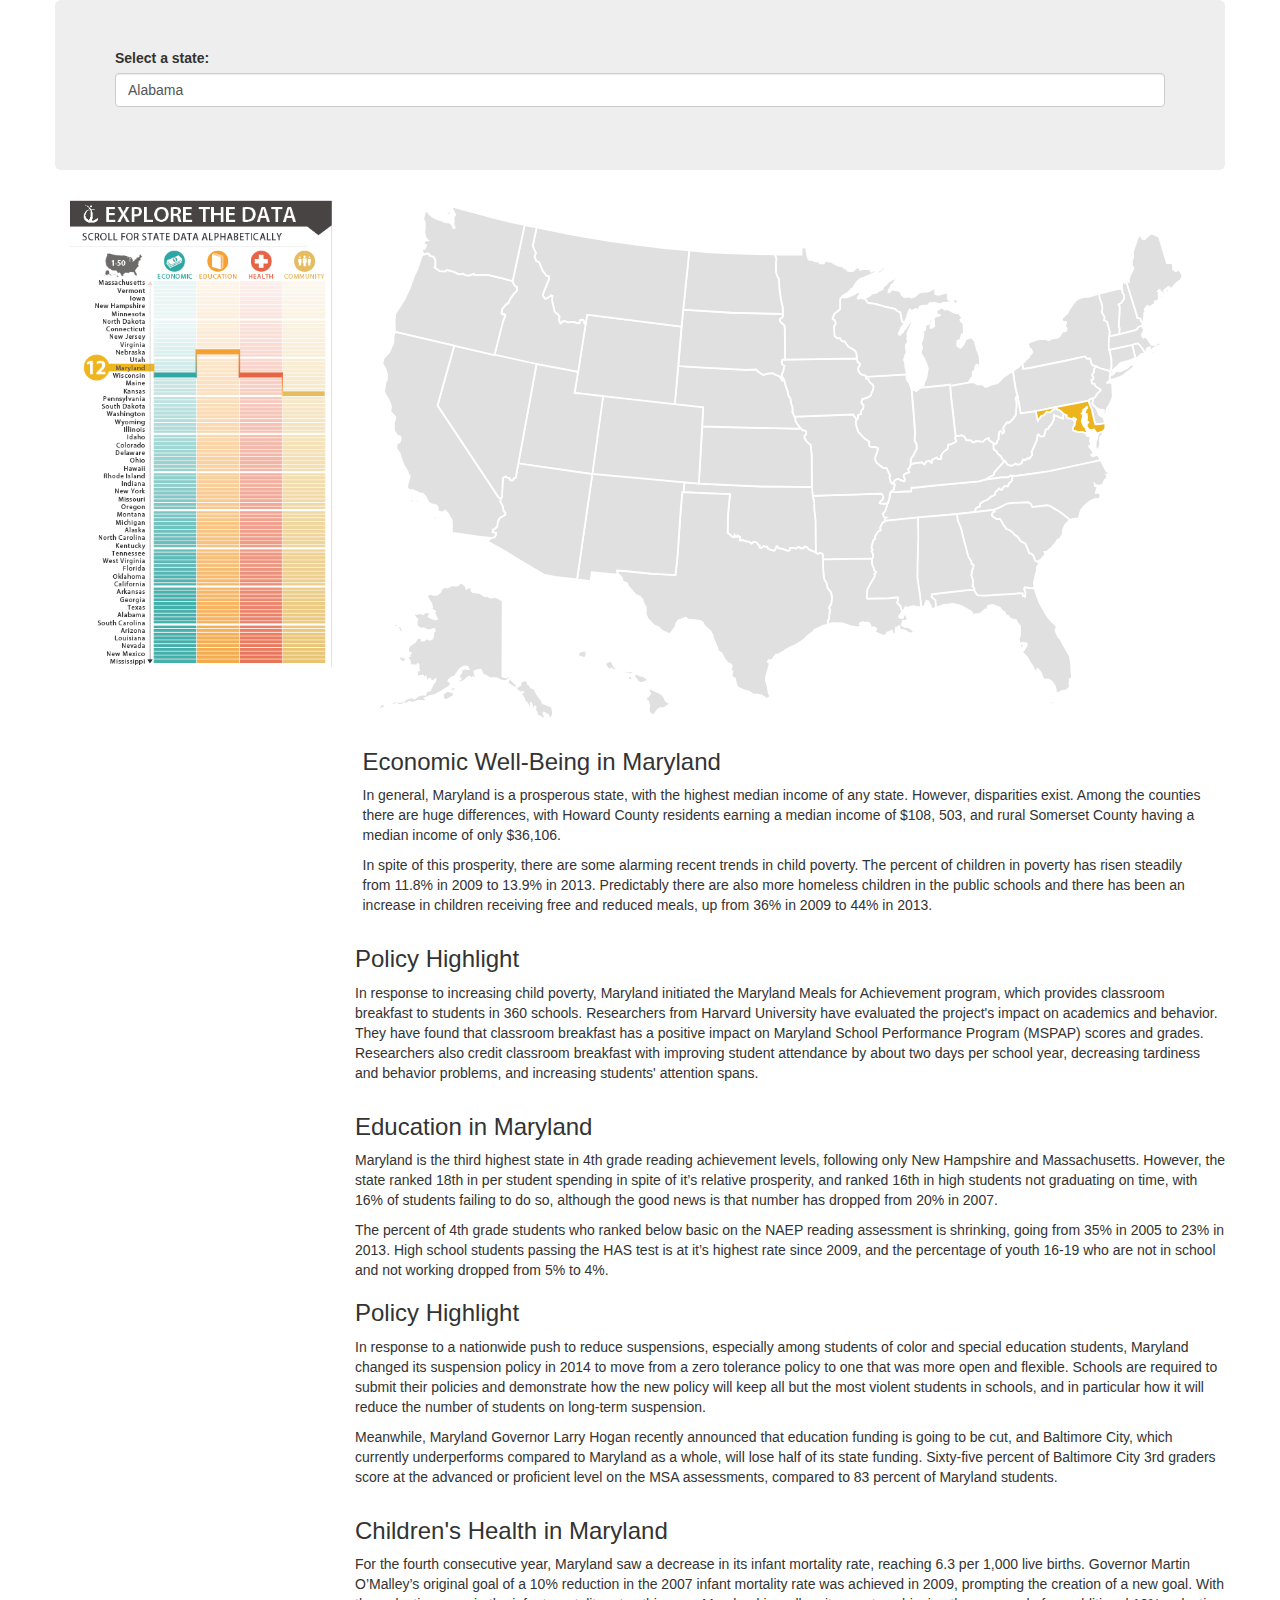
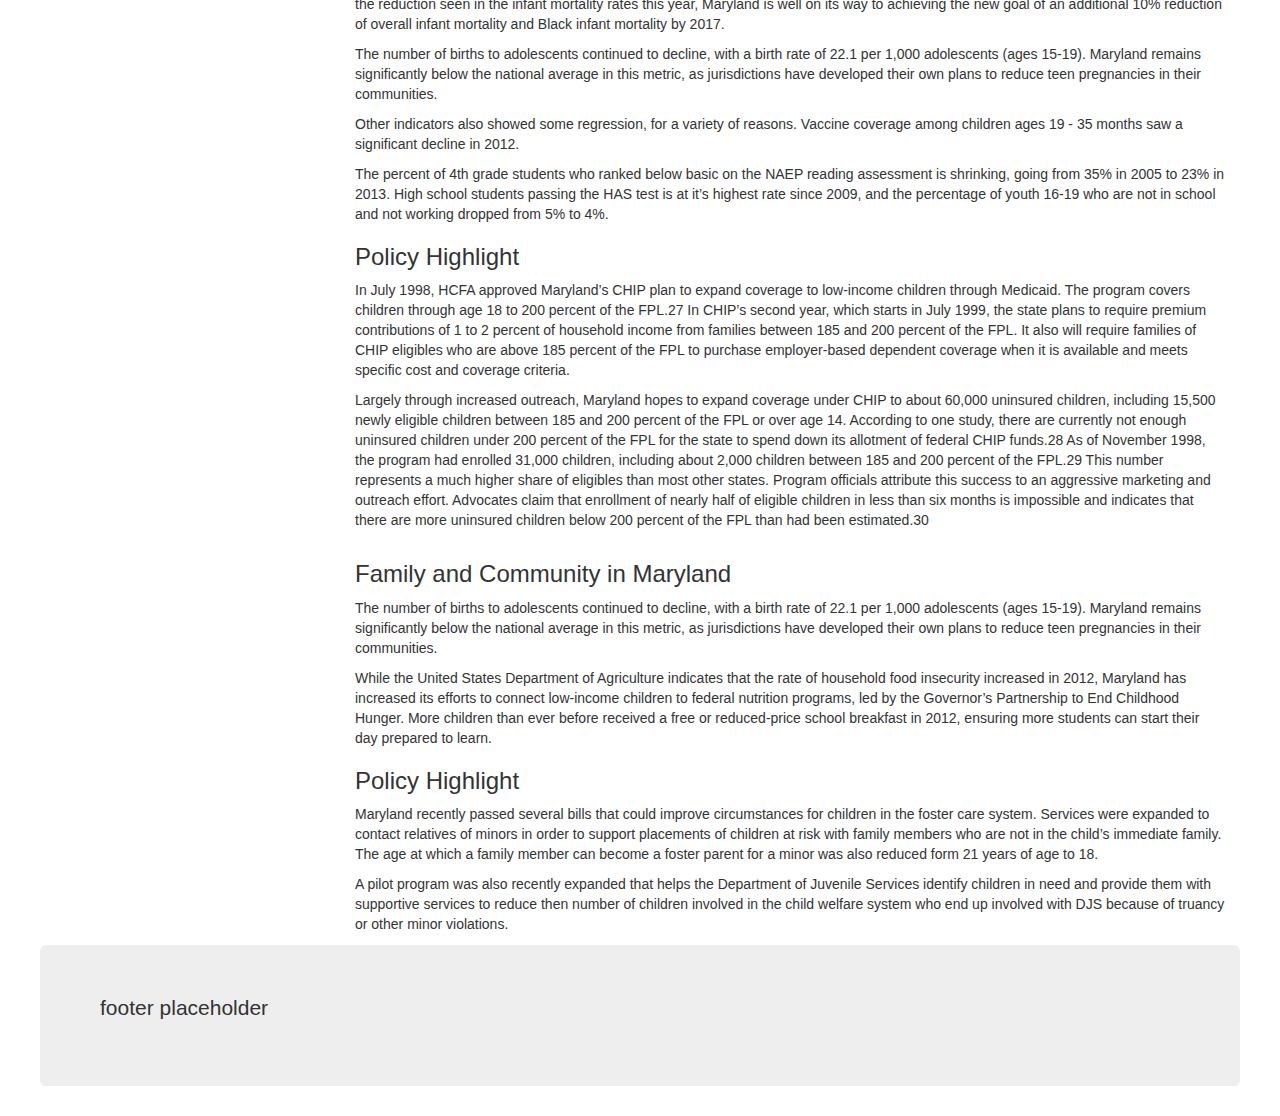
==== commit 0cafa493: "replaced rankNav placeholder with image" ====
--- a/index.html
+++ b/index.html
@@ -27,7 +27,7 @@
     </div>
     <div class="row">
       <div class="col-sm-3" id="rankingSelector">
-        
+        <img src="images/rankNav.png" width="100%" />
       </div>
       <div class="col-sm-9">
         <div>
@@ -75,7 +75,7 @@
 </g>
 <path d="m 829.67942,188.46016 -2.32255,2.73427 0,3.07156 -1.93994,3.07155 -0.16166,1.61662 1.2933,1.29328 -0.16166,2.42492 -2.26326,1.13162 0.8083,2.74823 0.16166,1.13163 2.74824,0.32332 0.96996,2.58657 3.55654,2.42492 2.42491,1.6166 0,0.80831 -2.98321,2.69656 -1.61661,2.26324 -1.45495,2.74824 -2.26325,1.29328 -0.46245,1.60248 -0.2425,1.21246 -0.60923,2.60674 1.09227,2.24419 3.23321,2.90989 4.84981,2.26325 4.04151,0.64664 0.16166,1.45494 -0.8083,0.96996 0.32332,2.74823 0.8083,0 2.10159,-2.4249 0.8083,-4.84982 2.74823,-4.04151 3.07155,-6.46642 1.13162,-5.49645 -0.64664,-1.13163 -0.16166,-9.37631 -1.61661,-3.39486 -1.13162,0.8083 -2.74823,0.32332 -0.48498,-0.48498 1.13163,-0.96997 2.10158,-1.93992 0.0631,-1.09383 -0.38439,-3.43384 0.57337,-2.74824 -0.11747,-1.96901 -2.80754,-1.75035 -5.09214,-1.17576 -4.13744,-1.38163 -3.58563,-1.64569 z" id="NJ" class="state nj" />
 <path d="m 825.6261,228.2791 0.36831,-2.14689 0.37507,-1.69105 -1.623,0.39776 -1.61546,0.46756 -2.20626,1.7643 1.72012,5.04288 2.26326,5.65812 2.10158,9.69965 1.61662,6.30478 5.01148,-0.16166 6.14212,-1.18068 -2.26423,-7.38627 -0.96997,0.48498 -3.55653,-2.4249 -1.77826,-4.68816 -1.93993,-3.55653 -3.14712,-2.87031 -0.86416,-2.09812 0.36636,-1.61546 z" id="DE" class="state de" />
-<path d="m 839.79175,252.41476 -6.00855,1.20384 -5.1429,0.11746 -1.84356,-6.92233 -1.92481,-9.16932 -2.57262,-6.18845 -1.28838,-4.39833 -7.50602,1.62236 -14.87621,2.82332 -37.45143,7.5509 1.1313,5.01166 0.96996,5.65811 0.32332,-0.32332 2.1016,-2.4249 2.26324,-2.61766 2.42491,-0.61556 1.45496,-1.45495 1.77826,-2.58657 1.29328,0.64665 2.90989,-0.32333 2.58658,-2.10158 2.00689,-1.45327 1.84523,-0.48498 1.64435,1.12995 2.90989,1.45494 1.93992,1.77827 1.21246,1.53578 4.12235,1.69743 0,2.90989 5.49646,1.29329 1.14444,0.54198 1.4119,-2.02832 2.88197,1.97016 -1.27817,2.48193 -0.76527,3.98566 -1.77826,2.58657 0,2.10159 0.64664,1.77827 5.06395,1.35569 4.3111,-0.0617 3.07154,0.96997 2.10159,0.32332 0.96996,-2.10159 -1.45494,-2.10158 0,-1.77827 -2.42491,-2.10159 -2.10158,-5.49645 1.29328,-5.3348 -0.16166,-2.10158 -1.29328,-1.29329 c 0,0 1.45494,-1.6166 1.45494,-2.26324 0,-0.64665 0.48498,-2.10159 0.48498,-2.10159 l 1.93993,-1.29328 1.93992,-1.61661 0.48498,0.96997 -1.45494,1.6166 -1.29328,3.71819 0.32332,1.13162 1.77826,0.32332 0.48498,5.49646 -2.10158,0.96996 0.32332,3.55653 0.48498,-0.16166 1.13162,-1.93992 1.61661,1.77826 -1.61661,1.29329 -0.32332,3.39487 2.58657,3.39487 3.87985,0.48498 1.61661,-0.8083 3.23655,4.18293 1.35835,0.5363 6.65367,-2.79695 2.00758,-4.02387 -0.43596,-4.90798 z m -15.96958,9.02872 1.13162,2.50575 0.16166,1.77827 1.13163,1.8591 c 0,0 0.88914,-0.88914 0.88914,-1.21246 0,-0.32332 -0.72747,-3.07156 -0.72747,-3.07156 l -0.72748,-2.34409 -1.8591,0.48499 z" id="MD" class="state md" />
+<path d="m 839.79175,252.41476 -6.00855,1.20384 -5.1429,0.11746 -1.84356,-6.92233 -1.92481,-9.16932 -2.57262,-6.18845 -1.28838,-4.39833 -7.50602,1.62236 -14.87621,2.82332 -37.45143,7.5509 1.1313,5.01166 0.96996,5.65811 0.32332,-0.32332 2.1016,-2.4249 2.26324,-2.61766 2.42491,-0.61556 1.45496,-1.45495 1.77826,-2.58657 1.29328,0.64665 2.90989,-0.32333 2.58658,-2.10158 2.00689,-1.45327 1.84523,-0.48498 1.64435,1.12995 2.90989,1.45494 1.93992,1.77827 1.21246,1.53578 4.12235,1.69743 0,2.90989 5.49646,1.29329 1.14444,0.54198 1.4119,-2.02832 2.88197,1.97016 -1.27817,2.48193 -0.76527,3.98566 -1.77826,2.58657 0,2.10159 0.64664,1.77827 5.06395,1.35569 4.3111,-0.0617 3.07154,0.96997 2.10159,0.32332 0.96996,-2.10159 -1.45494,-2.10158 0,-1.77827 -2.42491,-2.10159 -2.10158,-5.49645 1.29328,-5.3348 -0.16166,-2.10158 -1.29328,-1.29329 c 0,0 1.45494,-1.6166 1.45494,-2.26324 0,-0.64665 0.48498,-2.10159 0.48498,-2.10159 l 1.93993,-1.29328 1.93992,-1.61661 0.48498,0.96997 -1.45494,1.6166 -1.29328,3.71819 0.32332,1.13162 1.77826,0.32332 0.48498,5.49646 -2.10158,0.96996 0.32332,3.55653 0.48498,-0.16166 1.13162,-1.93992 1.61661,1.77826 -1.61661,1.29329 -0.32332,3.39487 2.58657,3.39487 3.87985,0.48498 1.61661,-0.8083 3.23655,4.18293 1.35835,0.5363 6.65367,-2.79695 2.00758,-4.02387 -0.43596,-4.90798 z m -15.96958,9.02872 1.13162,2.50575 0.16166,1.77827 1.13163,1.8591 c 0,0 0.88914,-0.88914 0.88914,-1.21246 0,-0.32332 -0.72747,-3.07156 -0.72747,-3.07156 l -0.72748,-2.34409 -1.8591,0.48499 z" id="MD" class="state md selectedstate" />
 <path d="m 831.63885,266.06892 -0.14391,-1.94703 6.45343,-2.54988 -0.77041,3.21784 -2.91995,3.77911 -0.41809,4.58582 0.46175,3.39044 -1.82797,4.97816 -2.16427,1.91614 -1.47034,-4.64081 0.44589,-5.44911 1.587,-4.18307 0.76687,-3.09761 z m 3.34019,28.30136 -58.17418,12.57543 -37.42697,5.27907 -6.67833,-0.37518 -2.58525,1.92638 -7.33913,0.22069 -8.38211,0.97767 -10.91496,1.61462 10.46943,-5.6112 -0.0131,-2.07493 1.52005,-2.14613 10.55378,-11.50143 3.94672,4.47746 3.78301,0.96398 2.54346,-1.14032 2.23722,-1.31116 2.53661,1.34352 3.91417,-1.42776 1.87673,-4.55634 2.60092,0.54002 2.85524,-2.13125 1.79927,0.4936 2.82721,-3.67657 0.34825,-2.08311 -0.96366,-1.27557 1.00277,-1.86663 5.27427,-12.27715 0.61677,-5.73508 1.22889,-0.52354 2.17853,2.44287 3.93586,-0.30117 1.92921,-7.57363 2.79399,-0.56086 1.04975,-2.74107 2.57982,-2.34688 2.77183,-5.69519 0.0849,-5.06755 9.82151,3.82282 c 0.68085,0.34042 0.83288,-5.04915 0.83288,-5.04915 l 3.65256,1.59833 0.0683,2.93816 5.78425,1.29949 2.13295,1.1762 1.65992,2.05569 -0.65455,3.64867 -1.94744,2.59098 0.10985,2.05907 0.58896,1.85291 4.97875,1.26843 4.45127,0.0399 3.06883,0.95864 1.94351,0.3093 0.71481,3.08846 3.19044,0.40253 0.86807,1.20002 -0.43949,4.69008 1.37473,1.10255 -0.47895,1.93039 1.22941,0.78977 -0.2218,1.3846 -2.69399,-0.0949 0.089,1.61552 2.28099,1.54287 0.12154,1.4119 1.77311,1.78538 0.49179,2.52413 -2.55304,1.38131 1.57222,1.4943 5.80102,-1.68583 3.60762,6.01193 z" id="VA" class="state va" />
 <path d="m 761.18551,238.96731 1.11201,4.94453 1.08344,6.03133 2.13029,-2.58034 2.26324,-3.07156 2.53838,-0.61555 1.45495,-1.45494 1.77827,-2.58657 1.44498,0.64664 2.90989,-0.32332 2.58658,-2.10159 2.00689,-1.45326 1.84523,-0.48499 1.30392,1.01647 3.64325,1.82163 1.93993,1.77827 1.37412,1.29328 -0.76172,5.55494 -5.83491,-2.54122 -4.24525,-1.62202 -0.10114,5.17843 -2.74764,5.53673 -2.53003,2.42666 -1.19209,2.74939 -2.64358,0.5001 -0.89784,3.60188 -1.04323,3.94967 -3.96824,0.34074 -2.32373,-2.43888 -1.07115,0.55941 -0.63268,5.4697 -1.35029,3.5345 -4.9584,10.95497 0.89669,1.1607 -0.20586,1.90854 -2.80869,3.88447 -1.8085,-0.54429 -2.96805,2.15974 -2.54238,-0.57221 -1.99923,4.55557 c 0,0 -3.25931,1.43022 -3.92291,1.36772 -0.16051,-0.0151 -2.4691,-1.2491 -2.4691,-1.2491 l -2.33652,1.37937 -2.4098,1.0444 -3.74469,-0.88912 -1.1214,-1.16828 -2.19222,-3.02336 -3.14259,-1.98812 -1.71157,-3.62324 -4.28488,-3.46819 -0.64665,-2.26325 -2.58657,-1.45495 -0.80831,-1.6166 -0.24249,-5.25398 2.18242,-0.0808 1.93994,-0.8083 0.16166,-2.74823 1.6166,-1.45495 0.16166,-5.01148 0.96996,-3.87986 1.29329,-0.64664 1.29328,1.13162 0.48499,1.77827 1.77827,-0.96997 0.48498,-1.6166 -1.13162,-1.77827 0,-2.42491 0.96996,-1.29329 2.26325,-3.39487 1.29328,-1.45494 2.1016,0.48498 2.26324,-1.61662 3.07155,-3.39487 2.26326,-3.87986 0.32332,-5.65811 0.48498,-5.01149 0,-4.68816 -1.13162,-3.07155 0.96996,-1.45496 1.28348,-1.29328 3.49125,19.82712 4.63101,-0.75115 12.42832,-1.79965 z" id="WV" class="state wv" />
 <path d="m 735.32497,193.32832 -6.09354,4.05335 -3.87985,2.26325 -3.39487,3.71819 -4.04151,3.87985 -3.23321,0.8083 -2.90989,0.48498 -5.49646,2.58657 -2.10158,0.16166 -3.39487,-3.07155 -5.17314,0.64665 -2.58656,-1.45495 -2.38107,-1.35083 -4.89257,0.70341 -10.18462,1.61661 -11.20687,2.18473 1.29329,14.63028 1.77827,13.74117 2.58656,23.4408 0.56582,4.83117 4.12235,-0.12902 2.42491,-0.80831 3.3638,1.50314 2.07049,4.36483 5.13894,-0.0171 1.89174,2.1187 1.76117,-0.0653 2.53839,-1.34146 2.50417,0.3715 5.42128,0.48268 1.72697,-2.13268 2.34565,-1.29328 2.07049,-0.68085 0.64664,2.74824 1.77828,0.96996 3.47569,2.34407 2.18242,-0.0808 1.33312,-0.49248 0.18471,-2.76153 1.58536,-1.45496 0.0992,-4.79272 c 0,0 1.02396,-4.10906 1.02396,-4.10906 l 1.29927,-0.60128 1.32135,1.14774 0.53815,1.69702 1.71913,-1.03742 0.43898,-1.46075 -1.11669,-1.90306 0.0663,-2.31443 0.749,-1.07231 2.15276,-3.30648 1.05022,-1.54334 2.10159,0.48498 2.26325,-1.61661 3.07155,-3.39487 2.77149,-4.07873 0.32033,-5.05551 0.48498,-5.01149 -0.17678,-5.30688 -0.95484,-2.89478 0.35124,-1.18978 1.80439,-1.75011 -2.28879,-9.04733 -2.90989,-19.36177 z" id="OH" class="state oh" />
@@ -209,7 +209,7 @@
 
 <p>While the United States Department of Agriculture indicates that the rate of household food insecurity increased in 2012, Maryland has increased its efforts to connect low-income children to federal nutrition programs, led by the Governor’s Partnership to End Childhood Hunger. More children than ever before received a free or reduced-price school breakfast in 2012, ensuring more students can start their day prepared to learn.</p>
 
-<h1>Policy Highlight</h1>
+<h3>Policy Highlight</h3>
 
 <p>Maryland recently passed several bills that could improve circumstances for children in the foster care system. Services were expanded to contact relatives of minors in order to support placements of children at risk with family members who are not in the child’s immediate family.  The age at which a family member can become a foster parent for a minor was also reduced form 21 years of age to 18.</p> 
 
@@ -240,7 +240,7 @@
     <script src="http://d3js.org/d3.v3.min.js"></script>
 
     <script type="text/javascript">
-        var selectionUpdateState = function() {
+/*        var selectionUpdateState = function() {
             var selection = document.getElementById('selectState').value;
             
             mapSelectionToggle(selection);
@@ -266,6 +266,7 @@
           .attr('height', 450)
           .style('fill', '#BBBBBB');
 
+*/
 //        var stateListCSV = d3.csv('content/stateList.csv', function(error, data) {
 //            data.forEach(function(d) {
 //                console.log(d.Name);
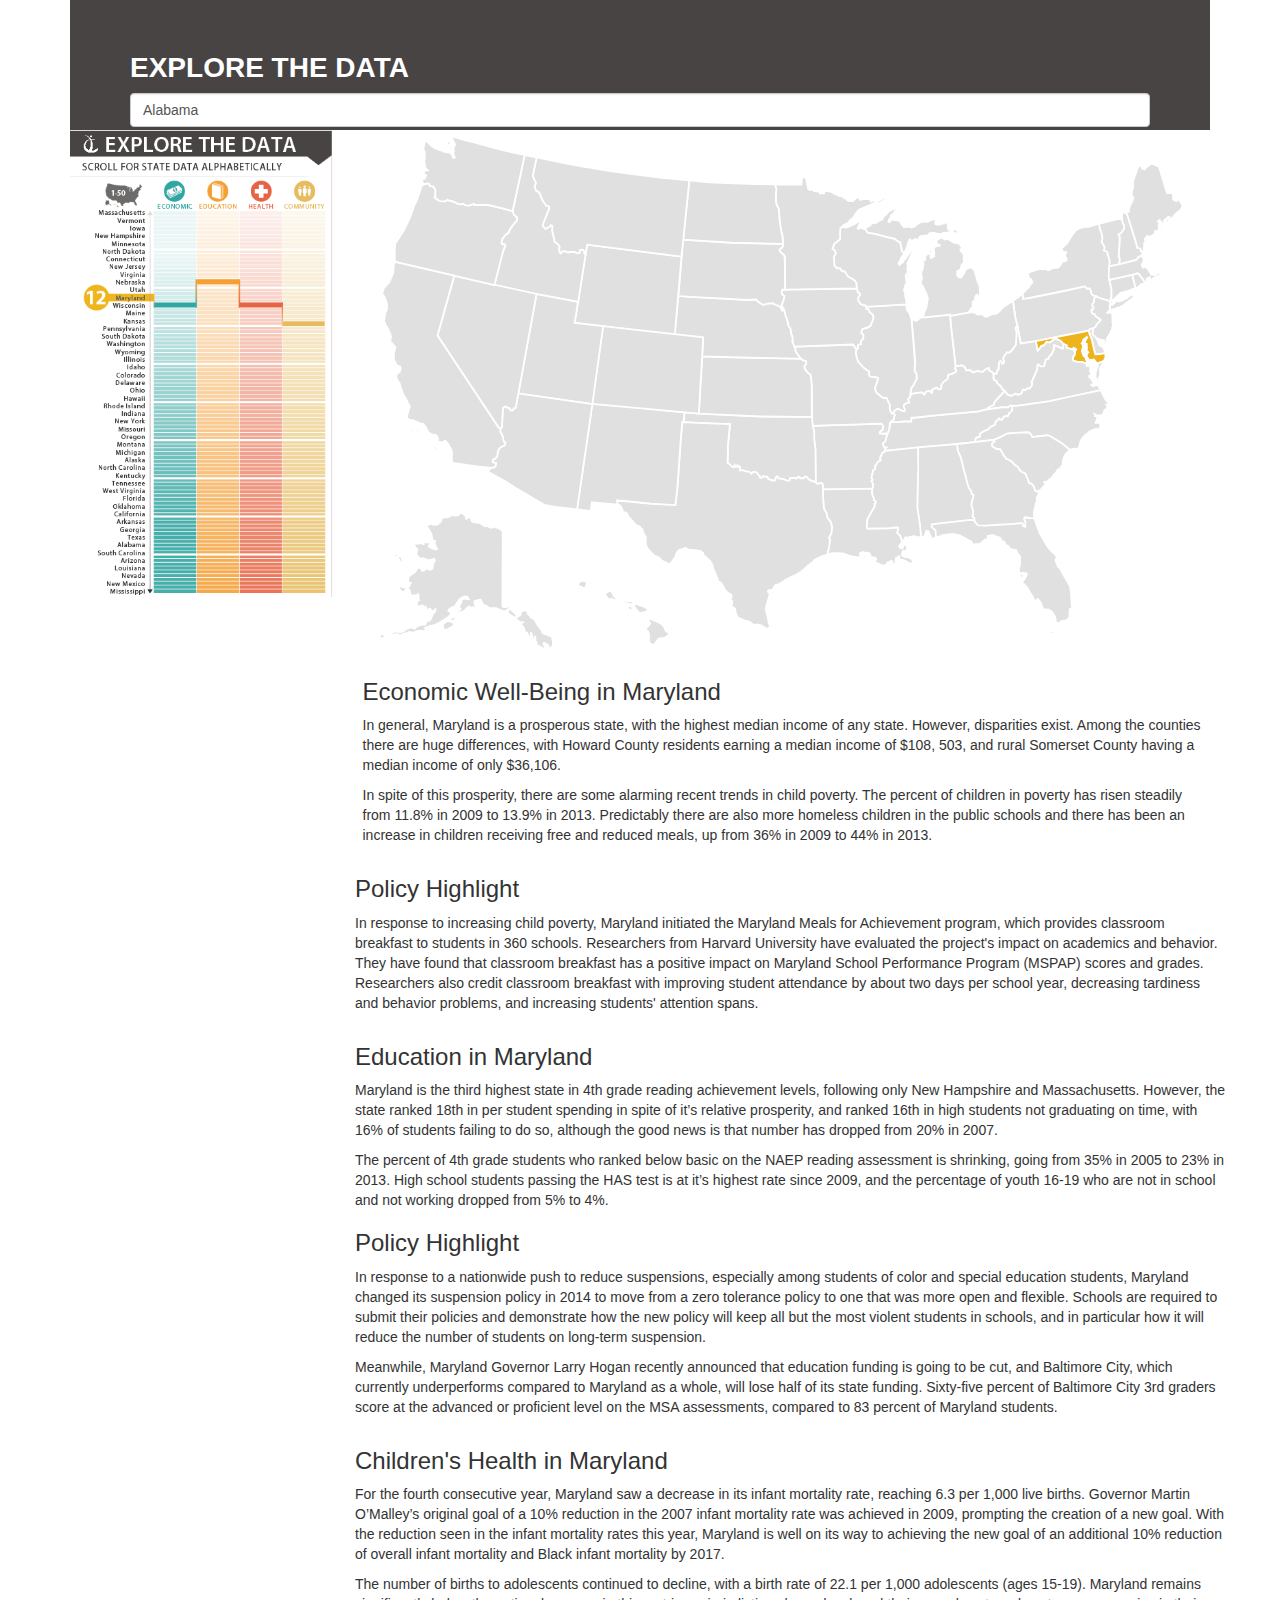
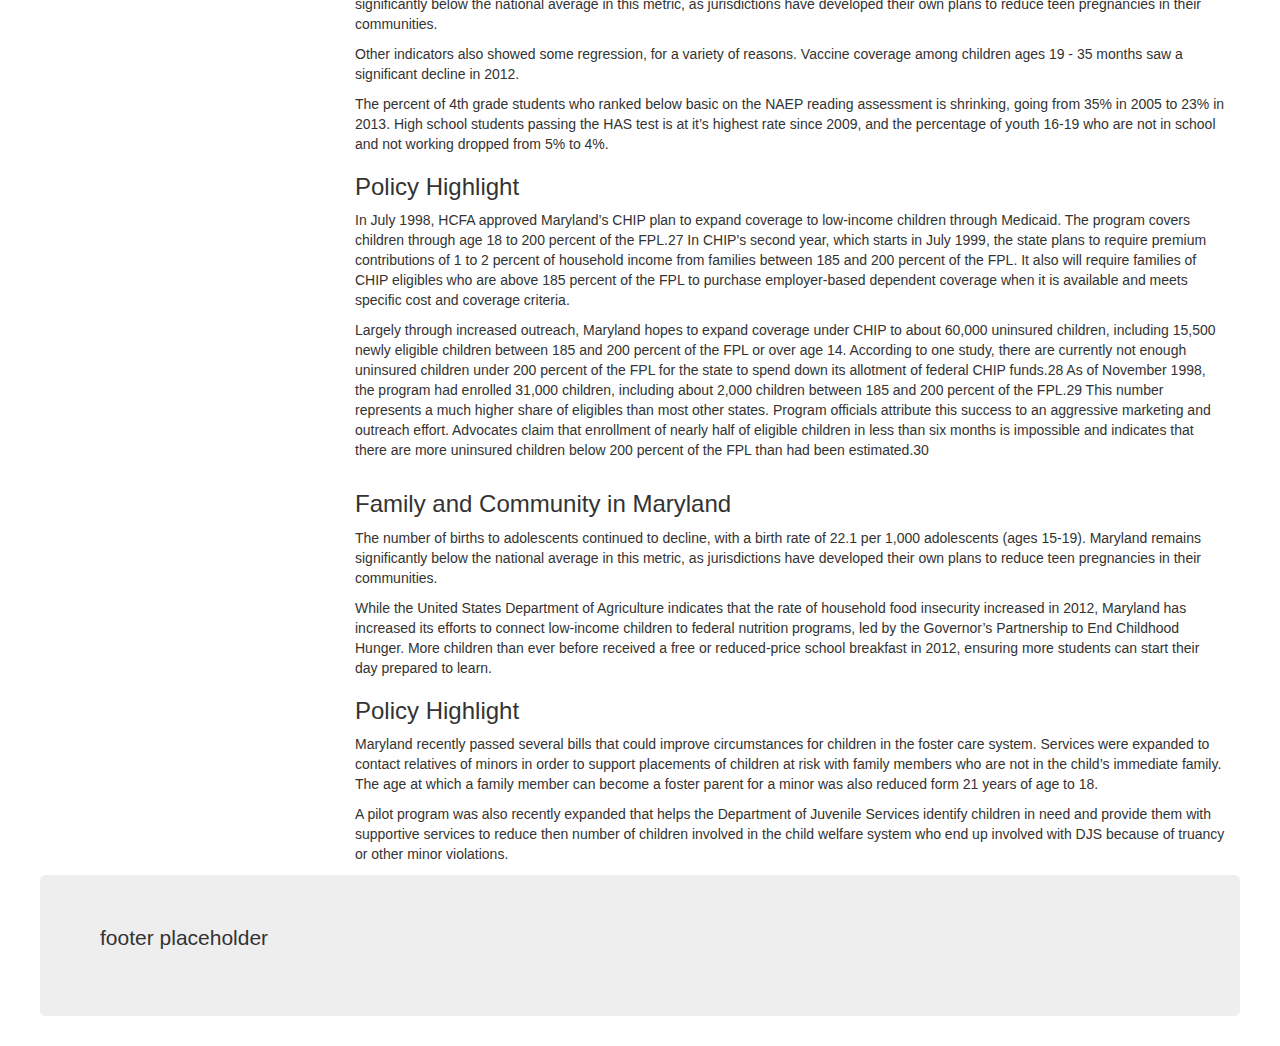
==== commit 791aacf8: "adjusted header to fit on top" ====
--- a/index.html
+++ b/index.html
@@ -21,7 +21,7 @@
   </head>
   <body>
   <div class="container">
-    <div class="row">
+    <div class="row" id="headerNav">
       <div class="jumbotron" id="formStateSelection">
       </div>
     </div>
--- a/css/main.css
+++ b/css/main.css
@@ -17,3 +17,24 @@
 #formStateSelection select {
 	-webkit-appearance:none;
 }
+
+#headerNav {
+    background-color: #494444;
+    border-width: 0px;
+    padding: 0px;
+    margin: 0px;
+}
+
+#formStateSelection {
+    background-color: #494444;
+    height: 100px
+}
+
+#formStateSelection label {
+    padding: 0px;
+    color: #FFFFFF;
+    font-size: 2em;
+}
+
+#formStateSelection select {
+}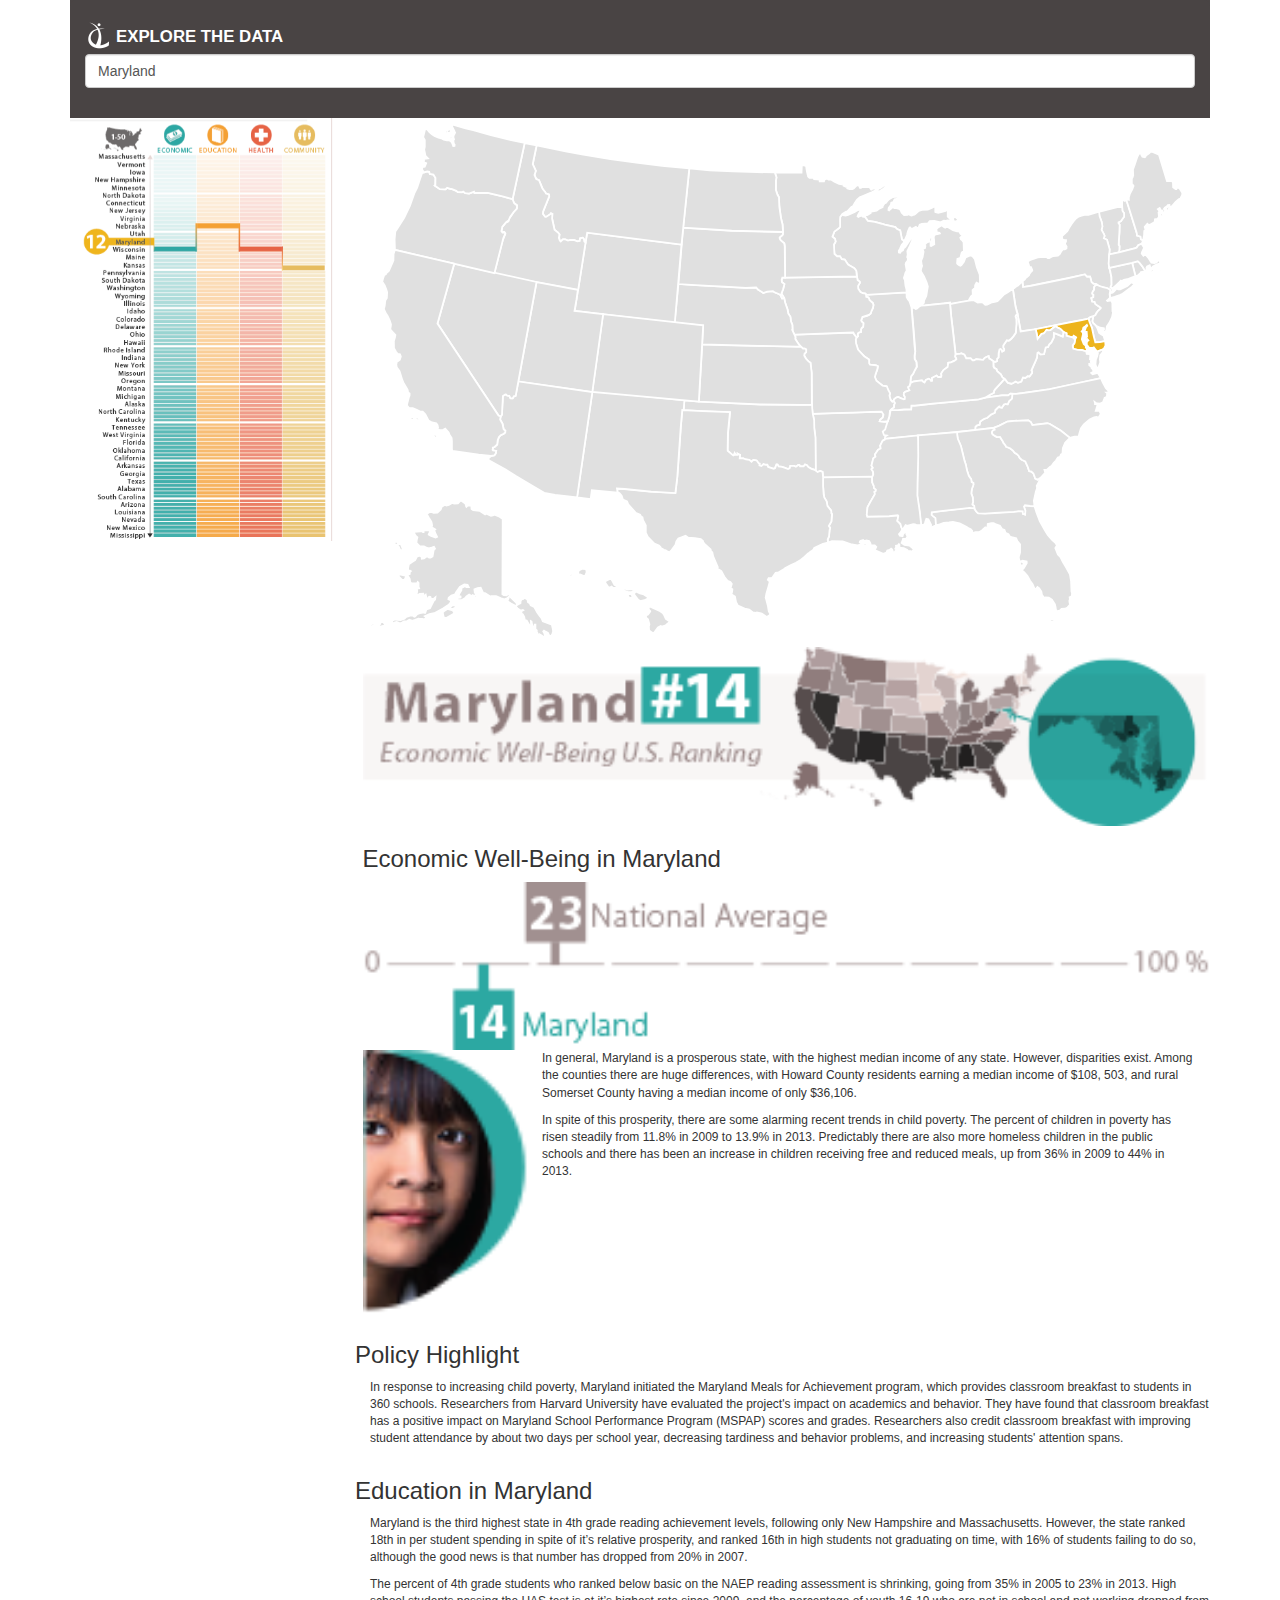
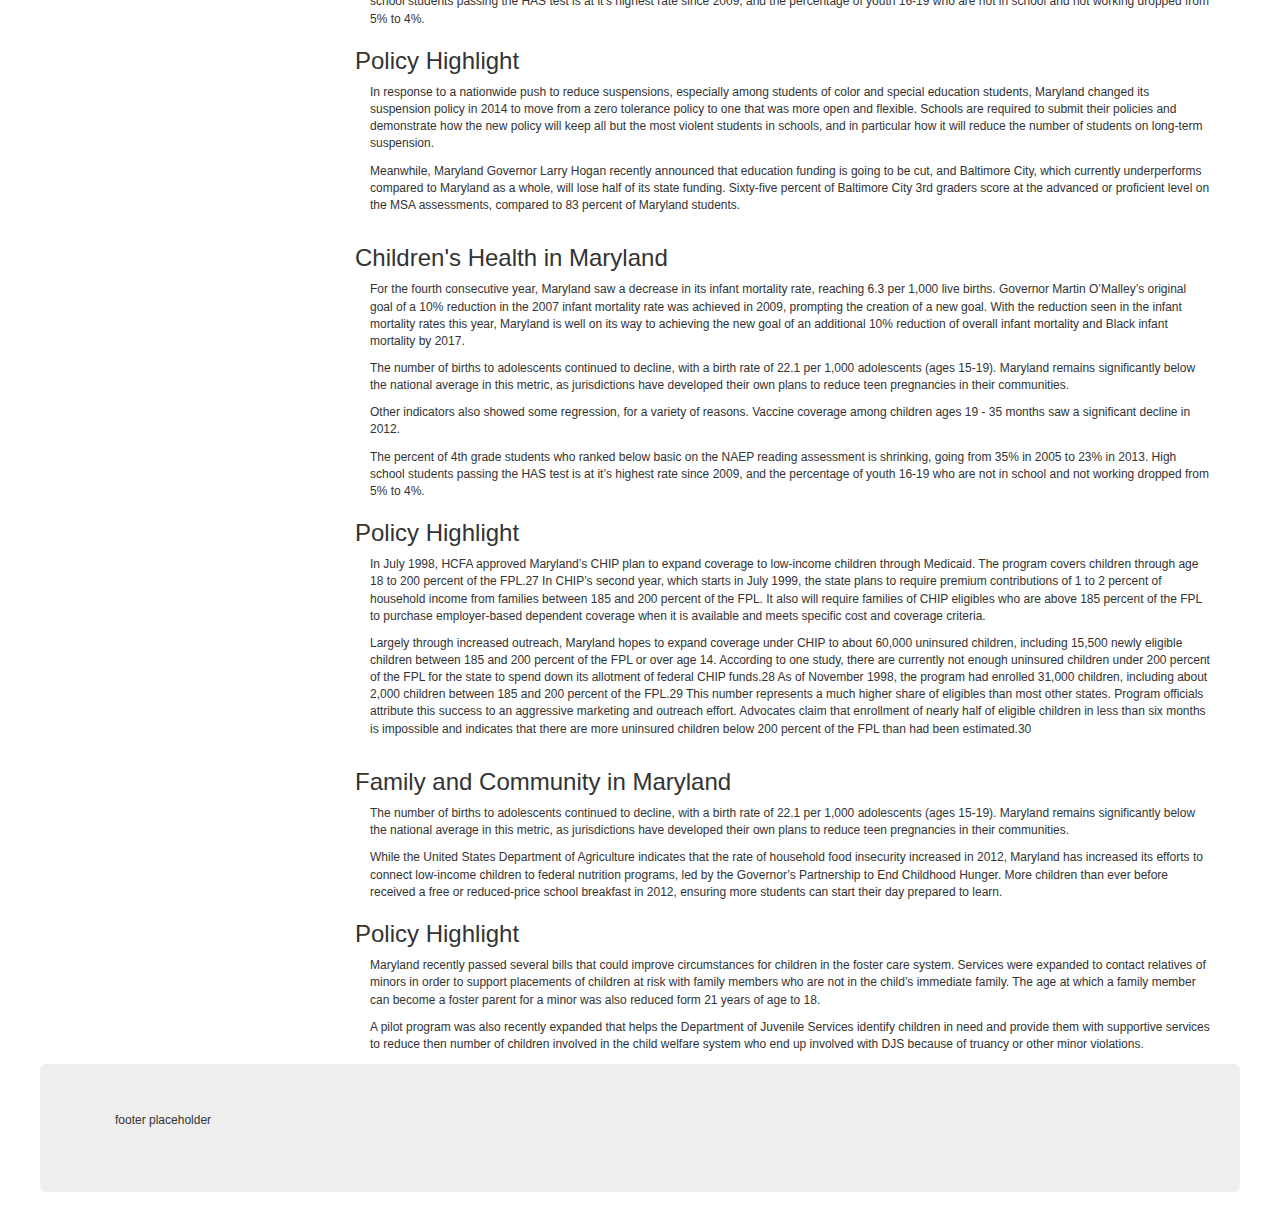
==== commit 644b4a6d: "uploaded images and began inserting into html" ====
--- a/index.html
+++ b/index.html
@@ -23,6 +23,7 @@
   <div class="container">
     <div class="row" id="headerNav">
       <div class="jumbotron" id="formStateSelection">
+          <img src="images/AECF_WhiteLogo.png" style="float: left;" />
       </div>
     </div>
     <div class="row">
@@ -123,8 +124,11 @@
     <div class="row">
       <div class="col-sm-3"></div>
       <div class="col-sm-9" >
+          <div><img src="images/Econ_Header_MD.png" width="100%" /></div>
           <h3>Economic Well-Being in Maryland</h3>
 
+          <img src="images/Chart_Econ_Poverty.png" width="100%" />
+          <img src="images/Econ_Girl.png" style="float: left; width: 20%; margin-right: 10px;" />
 <p>In general, Maryland is a prosperous state, with the highest median income of any state. However, disparities exist. Among the counties there are huge differences, with Howard County residents earning a median income of $108, 503, and rural Somerset County having a median income of only $36,106.</p>
 
 <p>In spite of this prosperity, there are some alarming recent trends in child poverty. The percent of children in poverty has risen steadily from 11.8% in 2009 to 13.9% in 2013. Predictably there are also more homeless children in the public schools and there has been an increase in children receiving free and reduced meals, up from 36% in 2009 to 44% in 2013.</p> 
--- a/css/main.css
+++ b/css/main.css
@@ -27,14 +27,24 @@
 
 #formStateSelection {
     background-color: #494444;
-    height: 100px
+    padding: 15px;
+    margin: 0px;
 }
 
 #formStateSelection label {
     padding: 0px;
     color: #FFFFFF;
-    font-size: 2em;
+    font-size: 1.2em;
+    margin-top: 10px;
+    margin-left: 5px;
 }
 
 #formStateSelection select {
+    clear: left;
+}
+
+body .row p {
+    margin-left: 15px;
+    margin-right: 15px;
+    font-size: 9pt;
 }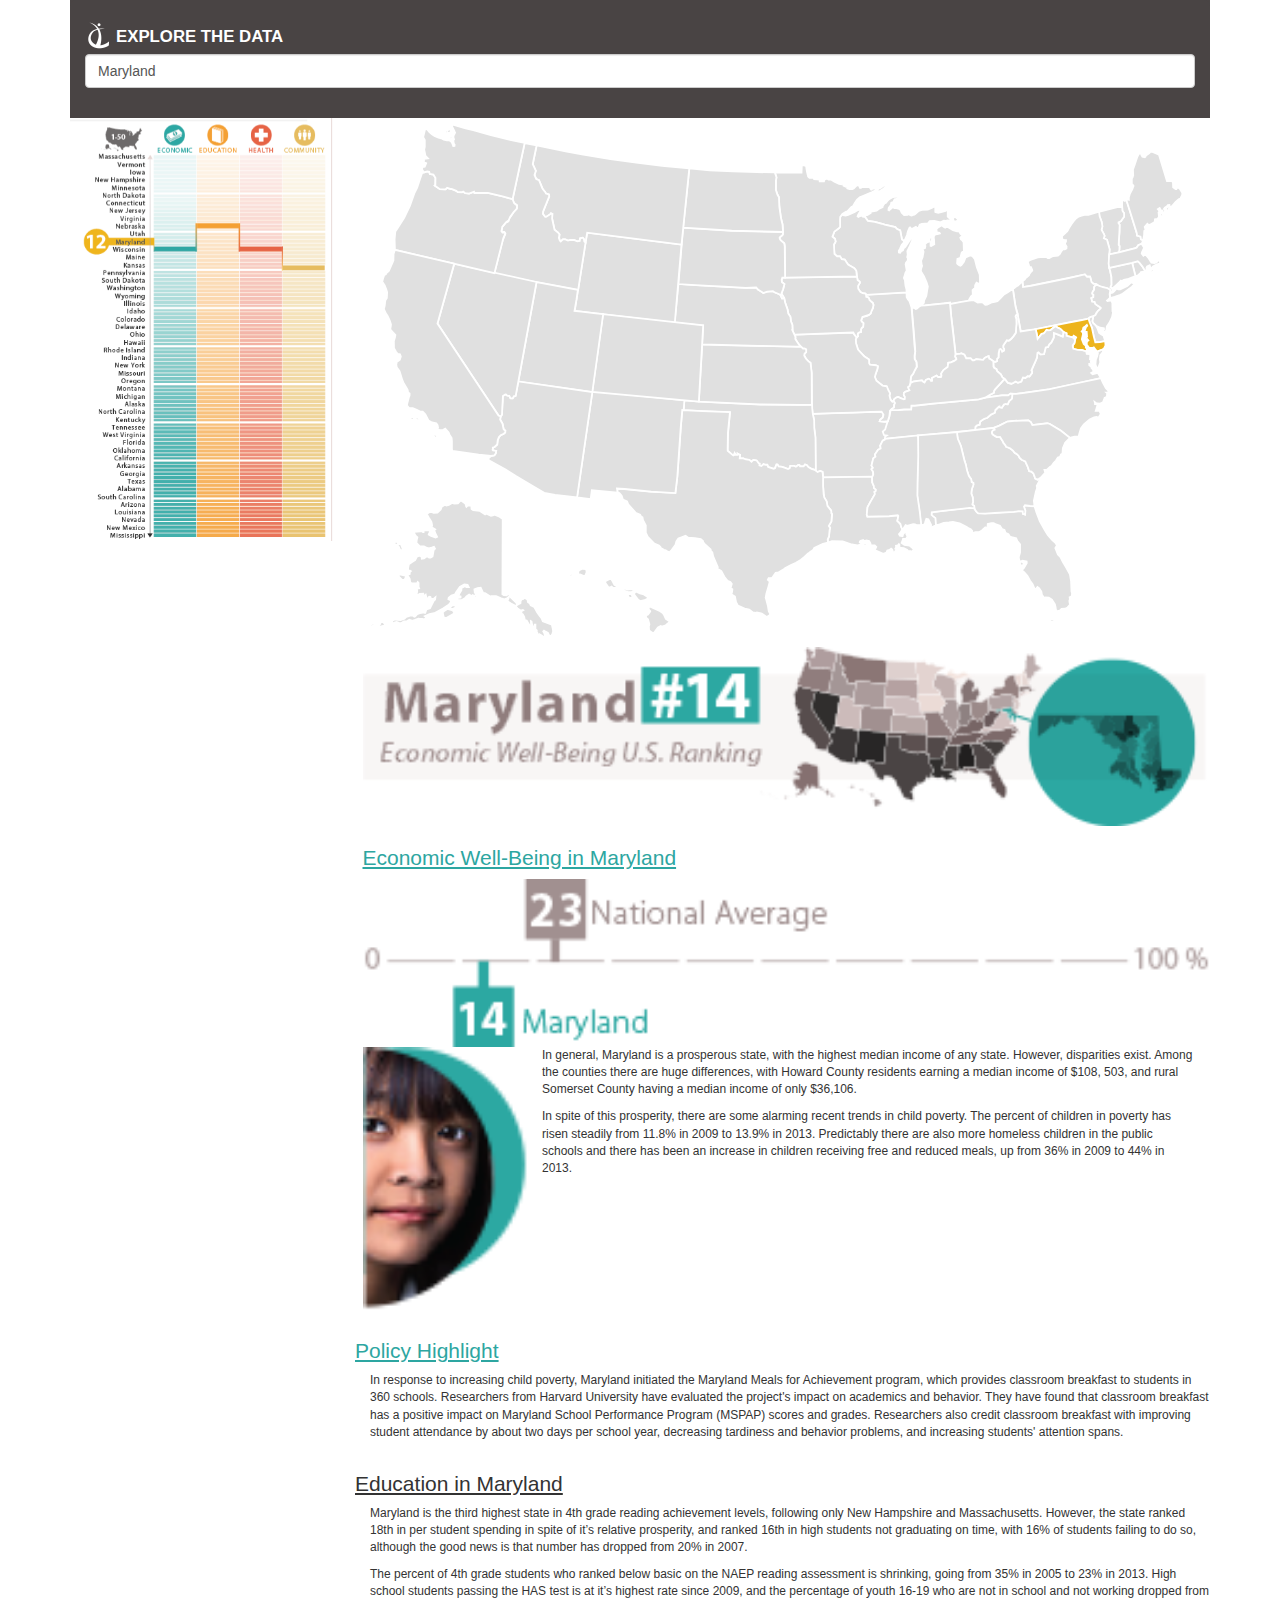
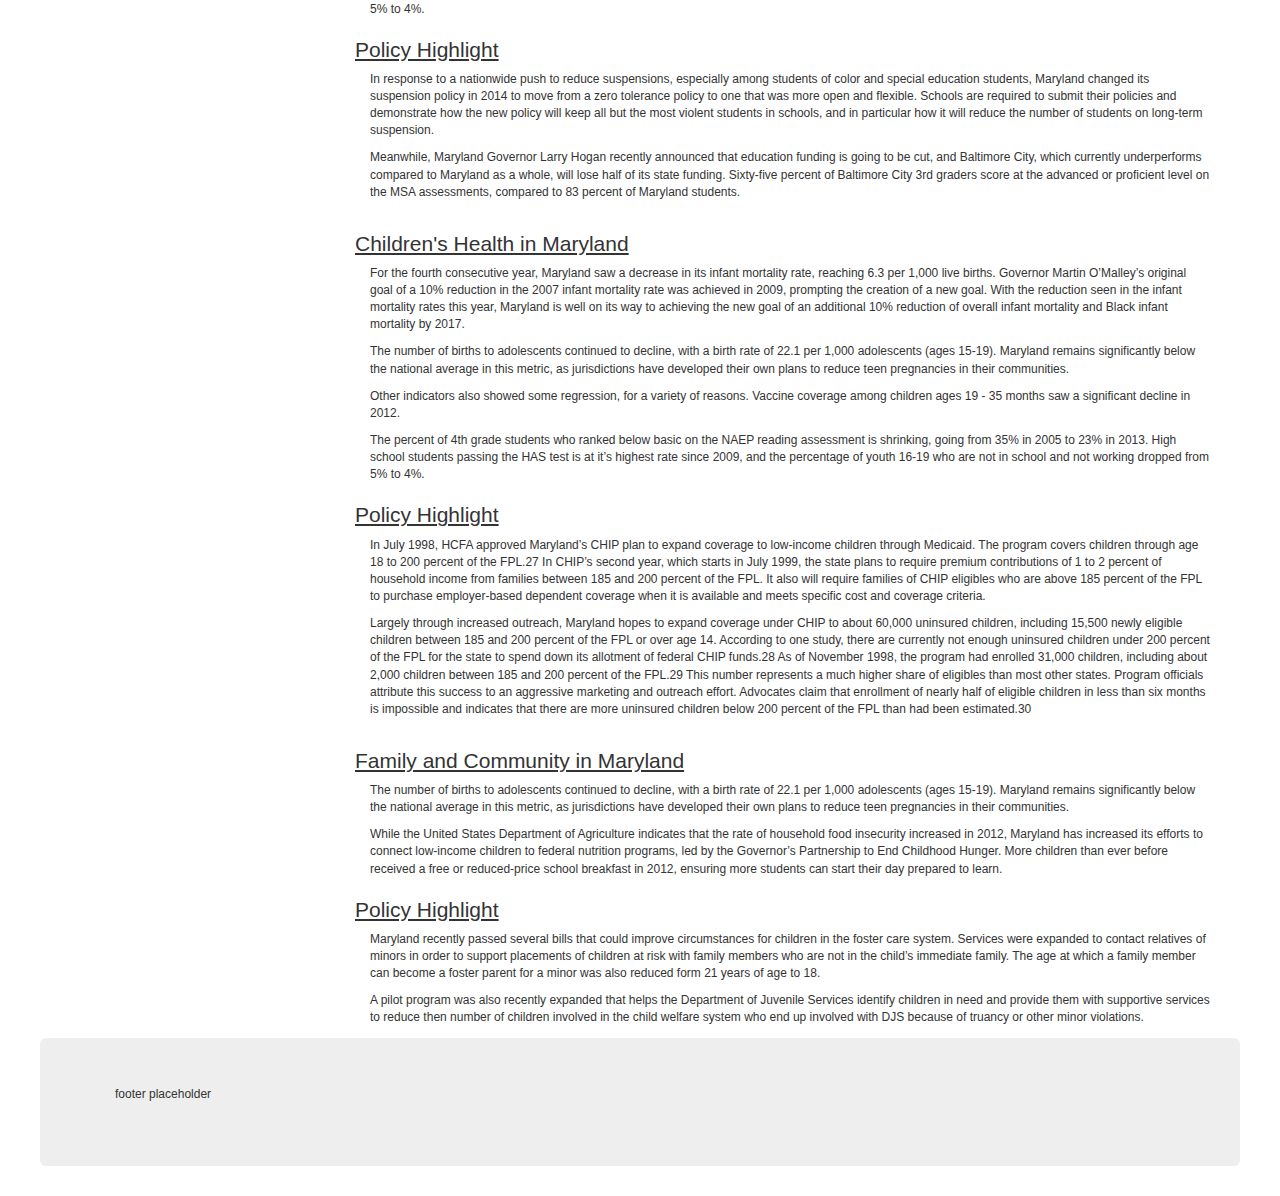
==== commit 50217637: "added classes and some styles to h3s" ====
--- a/index.html
+++ b/index.html
@@ -125,7 +125,7 @@
       <div class="col-sm-3"></div>
       <div class="col-sm-9" >
           <div><img src="images/Econ_Header_MD.png" width="100%" /></div>
-          <h3>Economic Well-Being in Maryland</h3>
+          <h3 class="econ">Economic Well-Being in Maryland</h3>
 
           <img src="images/Chart_Econ_Poverty.png" width="100%" />
           <img src="images/Econ_Girl.png" style="float: left; width: 20%; margin-right: 10px;" />
@@ -143,7 +143,7 @@
       <div class="col-sm-3"></div>
       <div class="col-sm-9">
  
-<h3>Policy Highlight</h3>
+<h3 class="econ">Policy Highlight</h3>
 
 <p>In response to increasing child poverty, Maryland initiated the Maryland Meals for Achievement program, which provides classroom breakfast to students in 360 schools. Researchers from Harvard University have evaluated the project's impact on academics and behavior. They have found that classroom breakfast has a positive impact on Maryland School Performance Program (MSPAP) scores and grades. Researchers also credit classroom breakfast with improving student attendance by about two days per school year, decreasing tardiness and behavior problems, and increasing students' attention spans.</p>
     </div>
@@ -157,13 +157,13 @@
 <div class="row">
       <div class="col-sm-3"></div>
       <div class="col-sm-9">
-<h3>Education in Maryland</h3>
+<h3 class="edu">Education in Maryland</h3>
 
 <p>Maryland is the third highest state in 4th grade reading achievement levels, following only New Hampshire and Massachusetts. However, the state ranked 18th in per student spending in spite of it’s relative prosperity, and ranked 16th in high students not graduating on time, with 16% of students failing to do so, although the good news is that number has dropped from 20% in 2007.</p> 
 
 <p>The percent of 4th grade students who ranked below basic on the NAEP reading assessment is shrinking, going from 35% in 2005 to 23% in 2013. High school students passing the HAS test is at it’s highest rate since 2009, and the percentage of youth 16-19 who are not in school and not working dropped from 5% to 4%. </p> 
 
-<h3>Policy Highlight</h3>
+<h3 class="edu">Policy Highlight</h3>
 
 <p>In response to a nationwide push to reduce suspensions, especially among students of color and special education students, Maryland changed its suspension policy in 2014 to move from a zero tolerance policy to one that was more open and flexible. Schools are required to submit their policies and demonstrate how the new policy will keep all but the most violent students in schools, and in particular how it will reduce the number of students on long-term suspension.</p> 
 
@@ -180,7 +180,7 @@
 <div class="row">
       <div class="col-sm-3"></div>
       <div class="col-sm-9" >
-<h3>Children's Health in Maryland</h3>
+<h3 class="child">Children's Health in Maryland</h3>
 
 <p>For the fourth consecutive year, Maryland saw a decrease in its infant mortality rate, reaching 6.3 per 1,000 live births. Governor Martin O’Malley’s original goal of a 10% reduction in the 2007 infant mortality rate was achieved in 2009, prompting the creation of a new goal. With the reduction seen in the infant mortality rates this year, Maryland is well on its way to achieving the new goal of an additional 10% reduction of overall infant mortality and Black infant mortality by 2017.</p> 
 
@@ -190,7 +190,7 @@
 
 <p>The percent of 4th grade students who ranked below basic on the NAEP reading assessment is shrinking, going from 35% in 2005 to 23% in 2013. High school students passing the HAS test is at it’s highest rate since 2009, and the percentage of youth 16-19 who are not in school and not working dropped from 5% to 4%. </p> 
 
-<h3>Policy Highlight</h3>
+<h3 class="child">Policy Highlight</h3>
 
 <p>In July 1998, HCFA approved Maryland’s CHIP plan to expand coverage to low-income children through Medicaid. The program covers children through age 18 to 200 percent of the FPL.27 In CHIP’s second year, which starts in July 1999, the state plans to require premium contributions of 1 to 2 percent of household income from families between 185 and 200 percent of the FPL. It also will require families of CHIP eligibles who are above 185 percent of the FPL to purchase employer-based dependent coverage when it is available and meets specific cost and coverage criteria.</p>
 
@@ -207,13 +207,13 @@
       <div class="row">
       <div class="col-sm-3"></div>
       <div class="col-sm-9" >
-<h3>Family and Community in Maryland</h3>
+<h3 class="fam">Family and Community in Maryland</h3>
 
 <p>The number of births to adolescents continued to decline, with a birth rate of 22.1 per 1,000 adolescents (ages 15-19). Maryland remains significantly below the national average in this metric, as jurisdictions have developed their own plans to reduce teen pregnancies in their communities.</p>
 
 <p>While the United States Department of Agriculture indicates that the rate of household food insecurity increased in 2012, Maryland has increased its efforts to connect low-income children to federal nutrition programs, led by the Governor’s Partnership to End Childhood Hunger. More children than ever before received a free or reduced-price school breakfast in 2012, ensuring more students can start their day prepared to learn.</p>
 
-<h3>Policy Highlight</h3>
+<h3 class="fam">Policy Highlight</h3>
 
 <p>Maryland recently passed several bills that could improve circumstances for children in the foster care system. Services were expanded to contact relatives of minors in order to support placements of children at risk with family members who are not in the child’s immediate family.  The age at which a family member can become a foster parent for a minor was also reduced form 21 years of age to 18.</p> 
 
--- a/css/main.css
+++ b/css/main.css
@@ -47,4 +47,13 @@
     margin-left: 15px;
     margin-right: 15px;
     font-size: 9pt;
+}
+
+div h3 {
+    text-decoration: underline;
+    font-size: 1.5em;
+}
+
+div h3.econ {
+    color: #2da6a1;
 }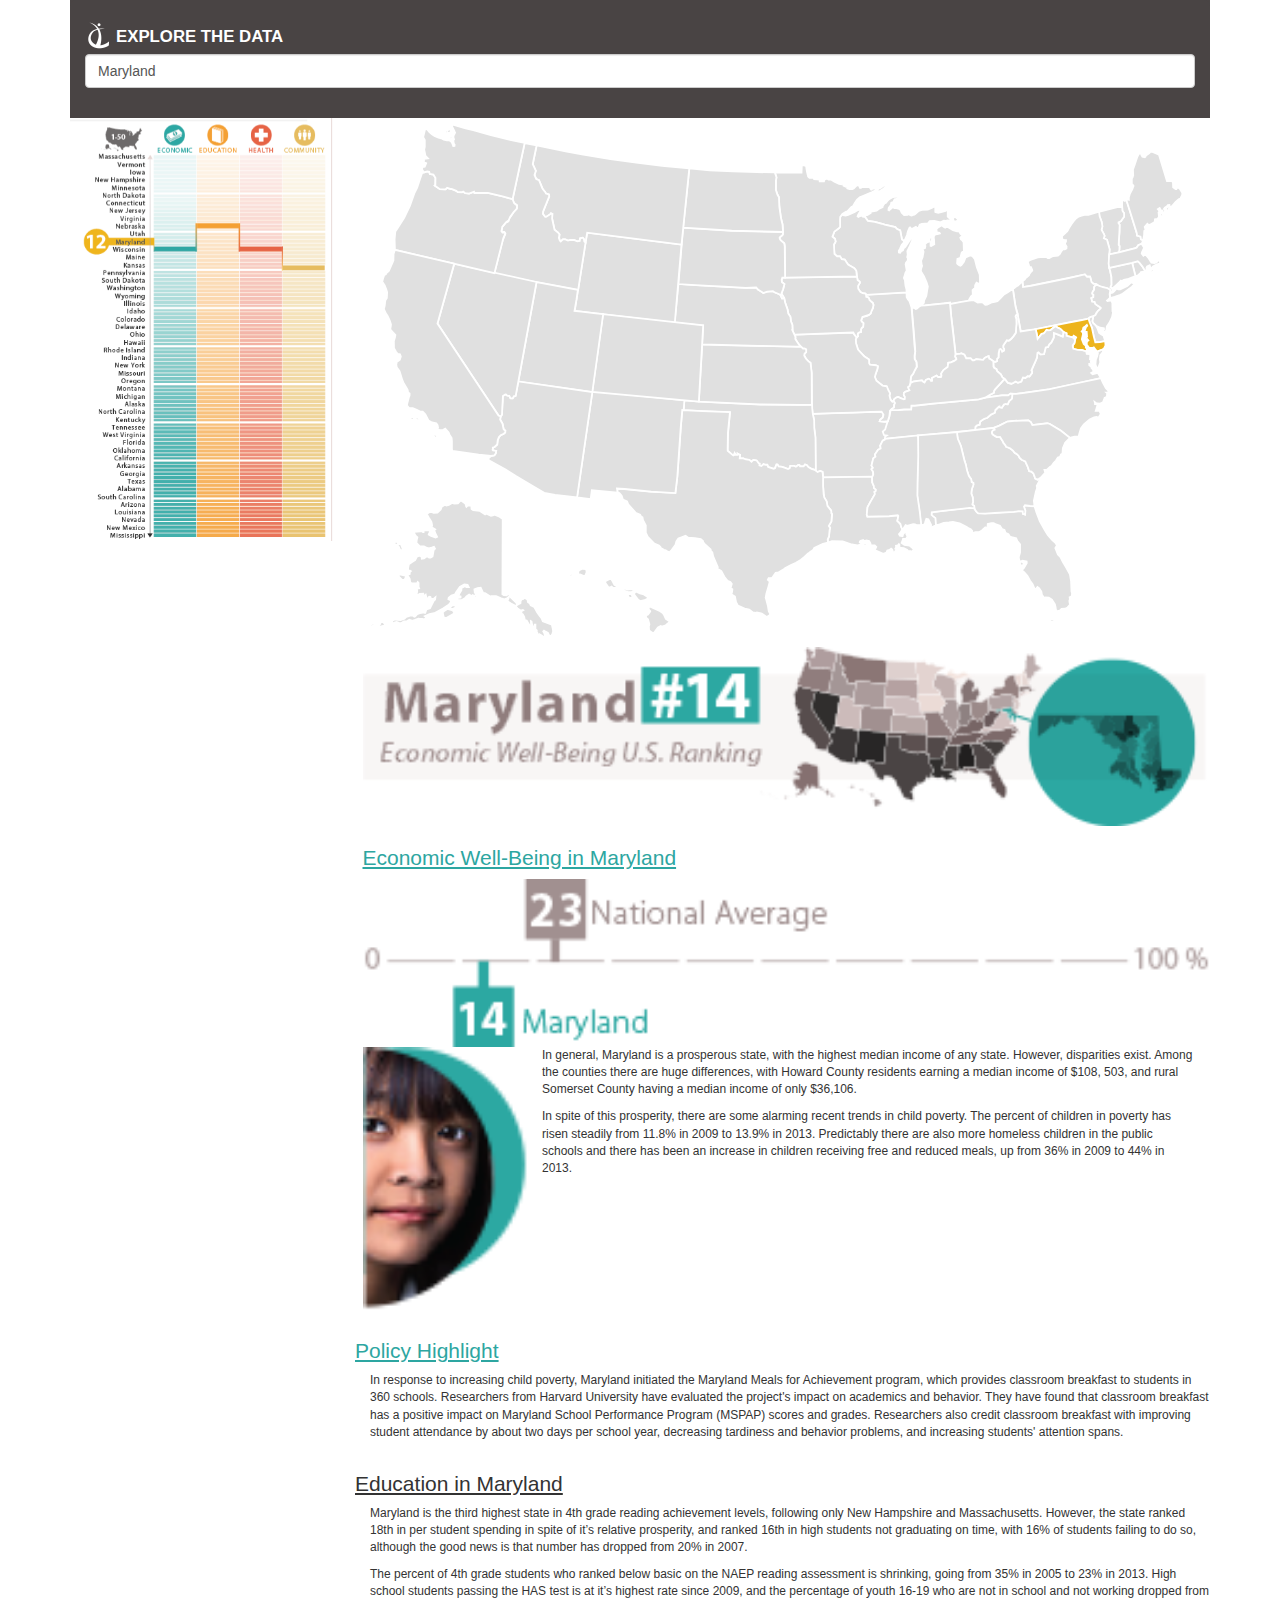
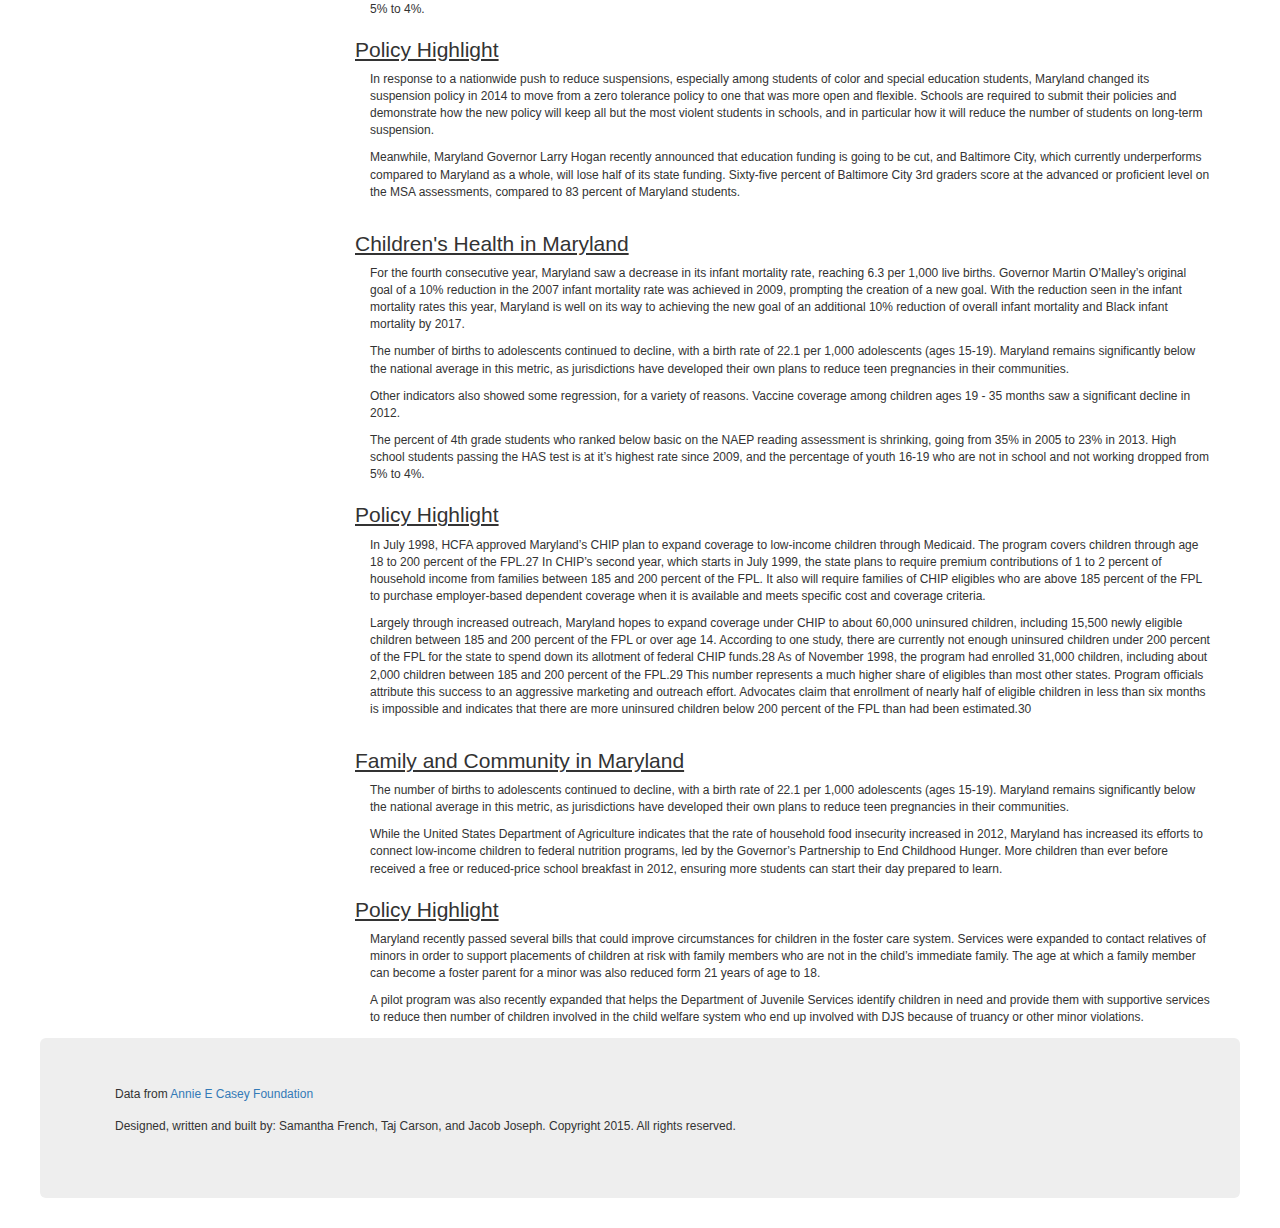
==== commit 67a4414b: "updated footer with credits" ====
--- a/index.html
+++ b/index.html
@@ -227,7 +227,8 @@
 
           <div class="row">
       <div class="jumbotron" id="pageFooter">
-          <p>footer placeholder</p>
+          <p>Data from <a href="http://datacenter.kidscount.org/">Annie E Casey Foundation</a></p>
+          <p>Designed, written and built by: Samantha French, Taj Carson, and Jacob Joseph. Copyright 2015. All rights reserved.</p>
       </div>
     </div>
   </div>
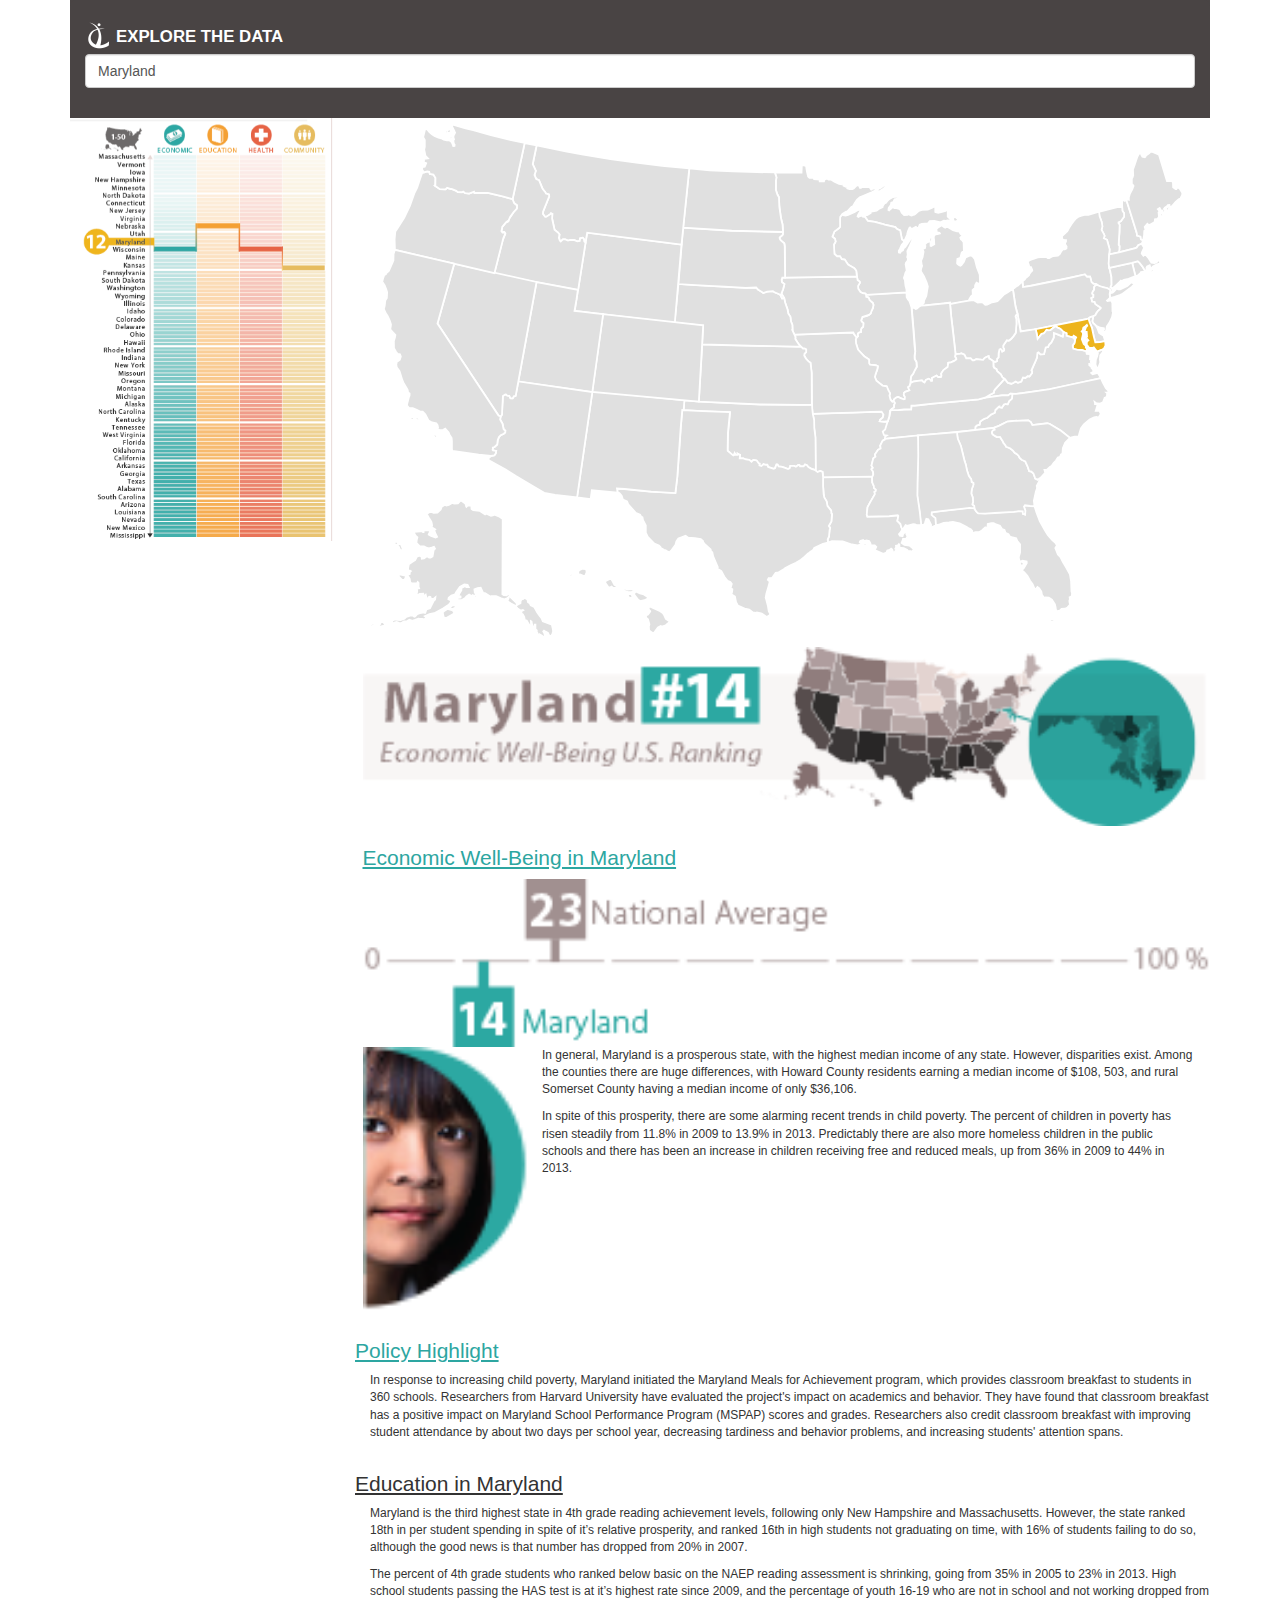
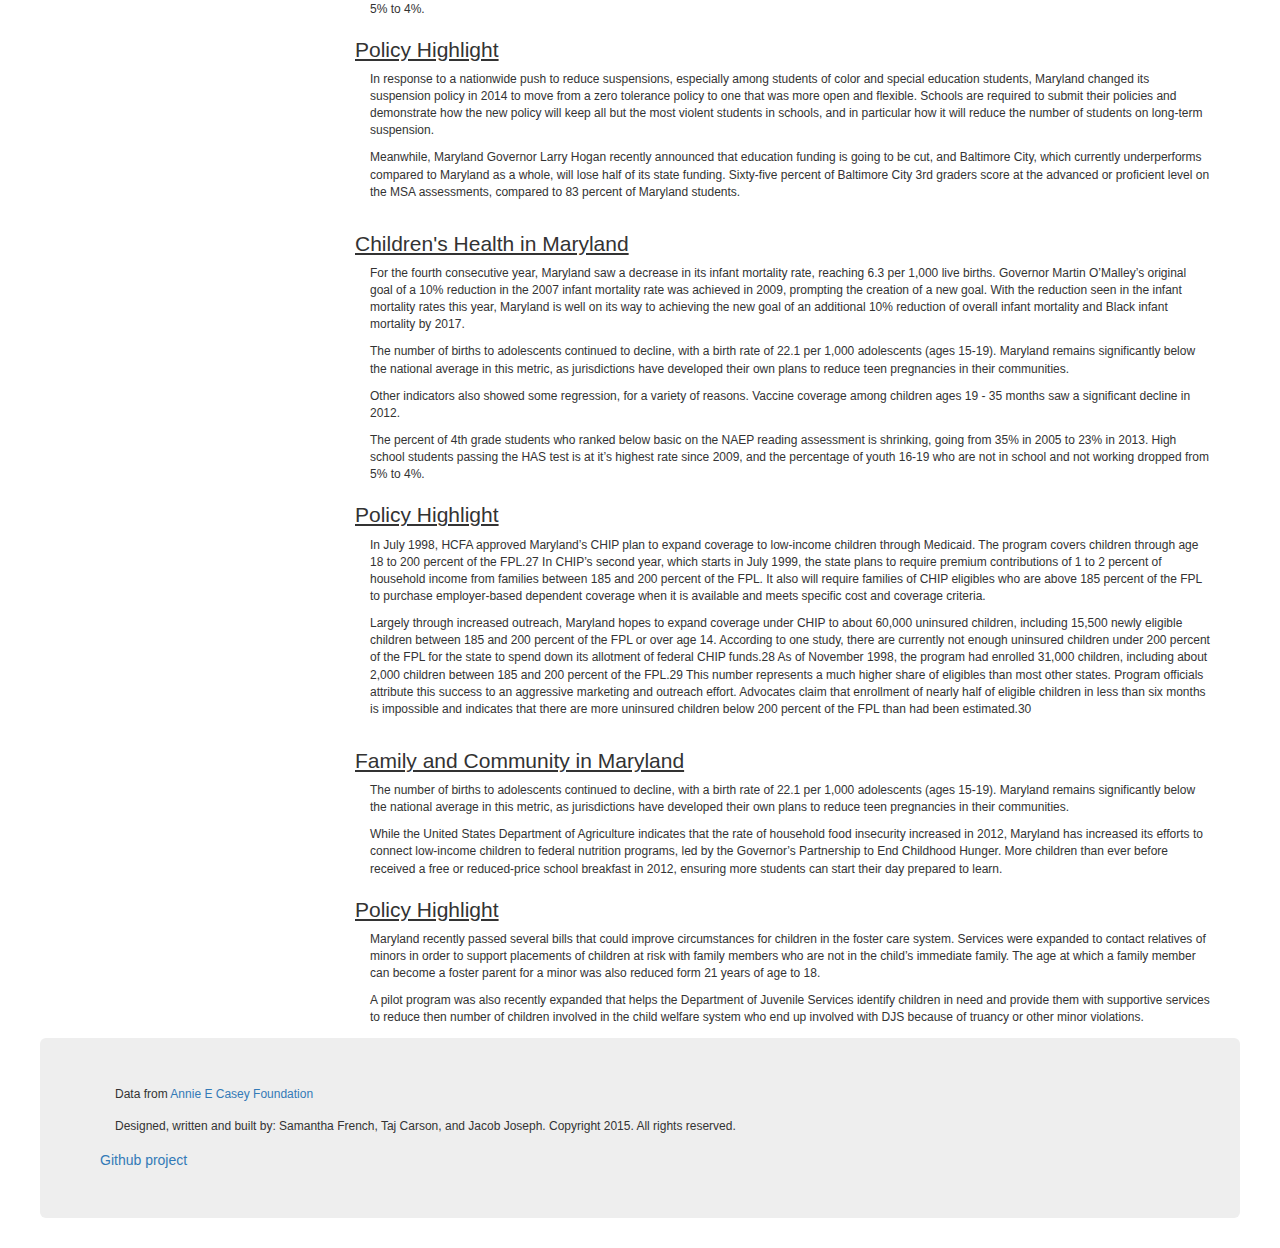
==== commit a935b5e3: "added github link" ====
--- a/index.html
+++ b/index.html
@@ -229,6 +229,7 @@
       <div class="jumbotron" id="pageFooter">
           <p>Data from <a href="http://datacenter.kidscount.org/">Annie E Casey Foundation</a></p>
           <p>Designed, written and built by: Samantha French, Taj Carson, and Jacob Joseph. Copyright 2015. All rights reserved.</p>
+          <div><a href="https://github.com/likeshumidity/INVIZ-RES2-AECF-MOB">Github project</a></div>
       </div>
     </div>
   </div>
